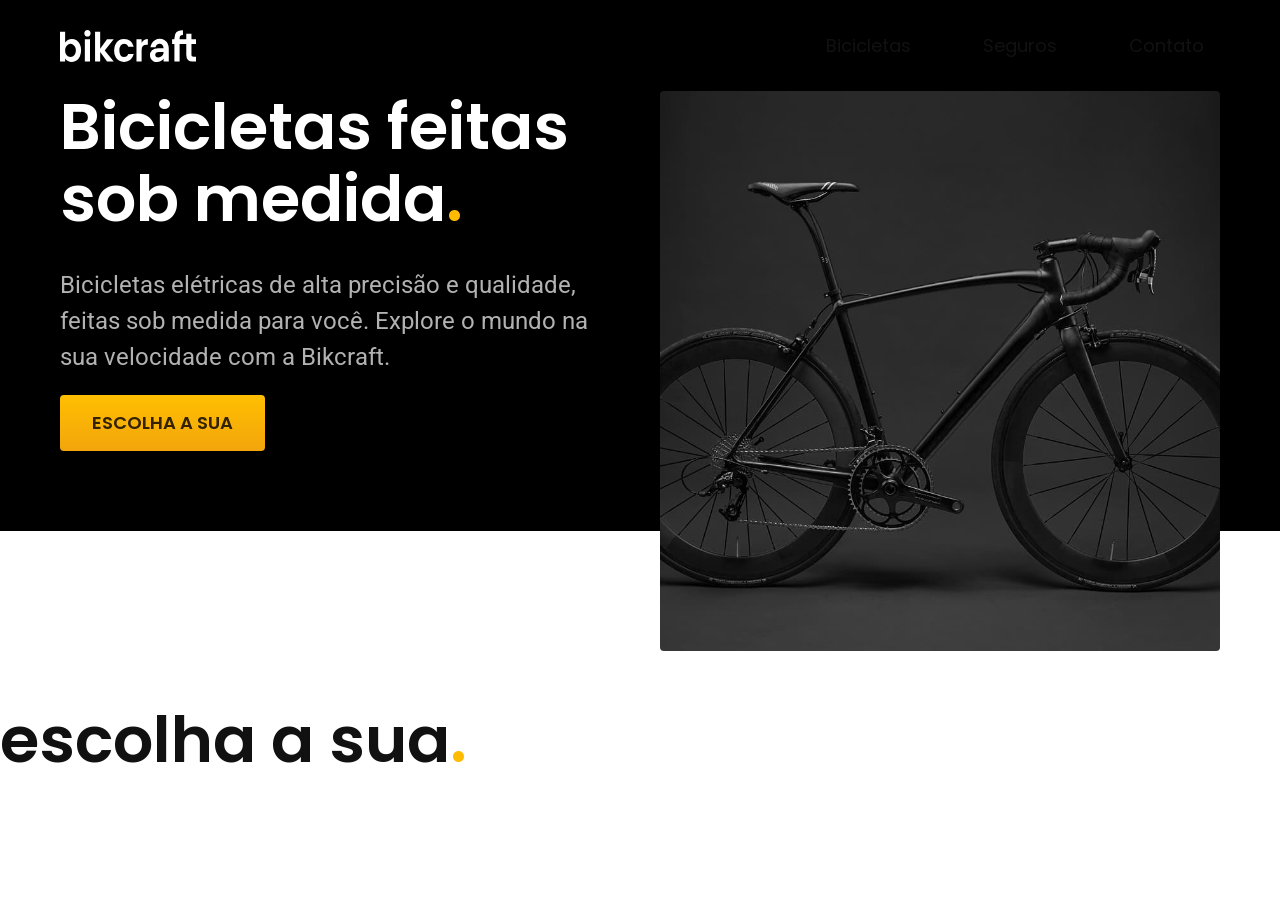
==== index.html @ 11ed63ad "color vars" ====
<!DOCTYPE html>
<html lang="pt-br">
<head>
    <meta charset="UTF-8">
    <meta name="viewport" content="width=device-width, initial-scale=1.0">
    <title>Bikcraft - Bicicletas Elétricas</title>
    <meta name="description" content="Bicicletas elétricas de alta precisão e qualidade, feitas sob medida para o cliente. Explore o mundo na sua velocidade com a Bikcraft.">
    <link rel="stylesheet" href="./css/style.css">

    <link rel="preconnect" href="https://fonts.googleapis.com">
    <link rel="preconnect" href="https://fonts.gstatic.com" crossorigin>
    <link href="https://fonts.googleapis.com/css2?family=Poppins:wght@400;600&family=Roboto:wght@400;500&display=swap" rel="stylesheet">
</head>
<body>
    <header class="header-bg">
        <div class="header">
            <a href="./">
                <img src="img/bikcraft.svg" alt="Bikcraft">
            </a>

            <nav aria-label="primaria">
                <ul class="header-menu white">
                    <li><a href="./bicicletas.html">Bicicletas</a></li>
                    <li><a href="./seguros.html">Seguros</a></li>
                    <li><a href="./contato.html">Contato</a></li>
                </ul>
            </nav>
        </div>
    </header>

    <main class="intro-bg color-0">
        <div class="intro">
            <div class="intro-content">
                <h1 class="text-l">Bicicletas feitas sob medida<span class="color-p1">.</span></h1>
                <p class="text-m color-5">Bicicletas elétricas de alta precisão e qualidade, feitas sob medida para você. Explore o mundo na sua velocidade com a Bikcraft.</p>
                <a class="btn" href="./bicicletas.html" >Escolha a sua</a>
            </div>
            <div><img src="./img/bike/nimbus1.jpg" alt="Bicicleta elétrica preta."></div>
        </div>
    </main>

    <h2 class="text-l">escolha a sua<span class="color-p1">.</span></h2>
</body>
</html>
---- css/style.css ----
@import url(./global/global.css);
@import url(./utilities/colors.css);
@import url(./utilities/typo.css);
@import url(./global/header.css);

/* UTILITIES */
@import url(./utilities/components.css);

/* HOME */
@import url(./home/intro.css)
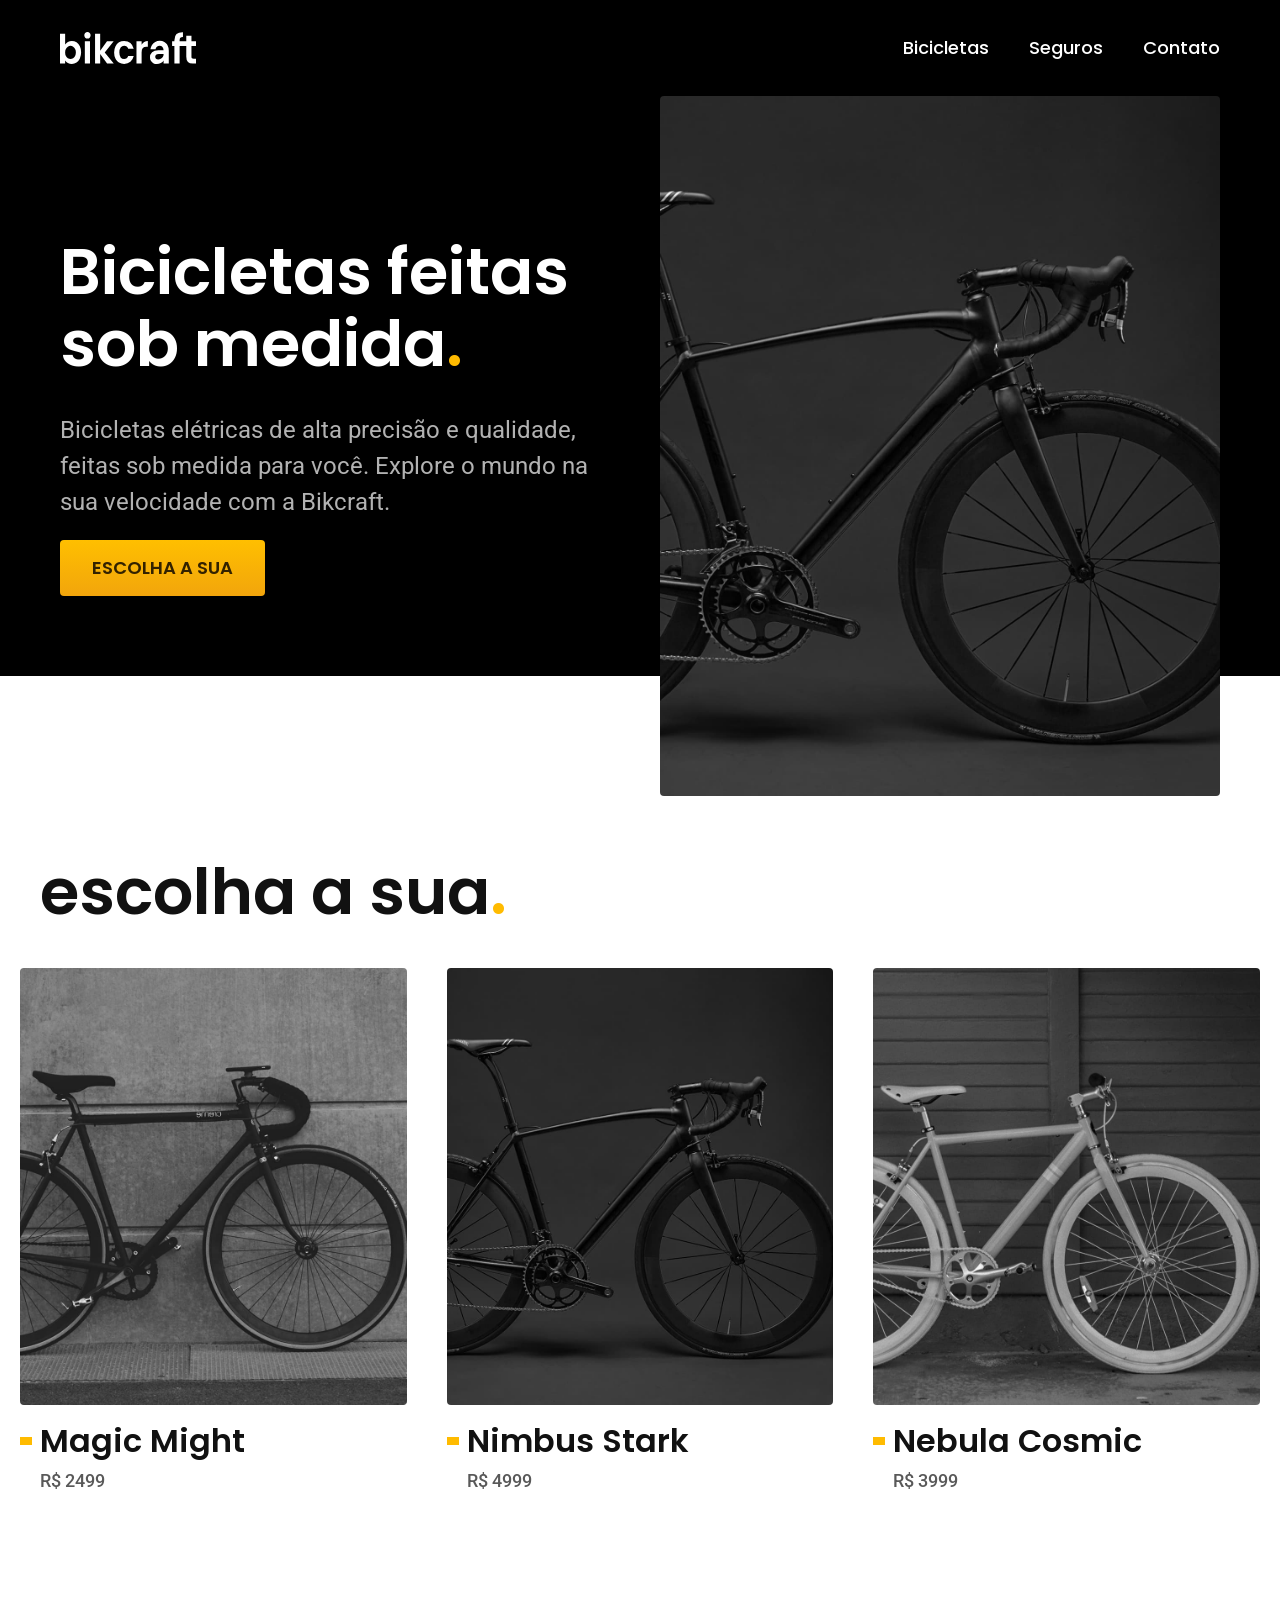
==== commit 5e52a244: "typo n bikes list" ====
--- a/index.html
+++ b/index.html
@@ -19,7 +19,7 @@
             </a>
 
             <nav aria-label="primaria">
-                <ul class="header-menu white">
+                <ul class="header-menu font-1-m color-0">
                     <li><a href="./bicicletas.html">Bicicletas</a></li>
                     <li><a href="./seguros.html">Seguros</a></li>
                     <li><a href="./contato.html">Contato</a></li>
@@ -31,14 +31,40 @@
     <main class="intro-bg color-0">
         <div class="intro">
             <div class="intro-content">
-                <h1 class="text-l">Bicicletas feitas sob medida<span class="color-p1">.</span></h1>
-                <p class="text-m color-5">Bicicletas elétricas de alta precisão e qualidade, feitas sob medida para você. Explore o mundo na sua velocidade com a Bikcraft.</p>
+                <h1 class="font-1-xxl">Bicicletas feitas sob medida<span class="color-p1">.</span></h1>
+                <p class="font-2-l color-5">Bicicletas elétricas de alta precisão e qualidade, feitas sob medida para você. Explore o mundo na sua velocidade com a Bikcraft.</p>
                 <a class="btn" href="./bicicletas.html" >Escolha a sua</a>
             </div>
-            <div><img src="./img/bike/nimbus1.jpg" alt="Bicicleta elétrica preta."></div>
+            <div><img src="./img/photos/intro.jpg" alt="Bicicleta elétrica preta."></div>
         </div>
     </main>
 
-    <h2 class="text-l">escolha a sua<span class="color-p1">.</span></h2>
+    <article class="bikes-list">        
+        <h2 class="font-1-xxl">escolha a sua<span class="color-p1">.</span></h2>
+
+        <ul>
+            <li>
+                <a href="./bicicletas/magic.html">
+                    <img src="./img/bikes/magic-home.jpg" alt="Bicicleta preta">
+                    <h3 class="font-1-xl">Magic Might</h3>
+                    <span class="font-2-m color-8">R$ 2499</span>
+                </a>
+            </li>
+            <li>
+                <a href="./bicicletas/nimbus.html">
+                    <img src="./img/bikes/nimbus-home.jpg" alt="Bicicleta preta">
+                    <h3 class="font-1-xl">Nimbus Stark</h3>
+                    <span class="font-2-m color-8">R$ 4999</span>
+                </a>
+            </li>
+            <li>
+                <a href="./bicicletas/nebula.html">
+                    <img src="./img/bikes/nebula-home.jpg" alt="Bicicleta preta">
+                    <h3 class="font-1-xl">Nebula Cosmic</h3>
+                    <span class="font-2-m color-8">R$ 3999</span>
+                </a>
+            </li>
+        </ul>
+    </article>
 </body>
 </html>
--- a/css/style.css
+++ b/css/style.css
@@ -7,4 +7,7 @@
 @import url(./utilities/components.css);
 
 /* HOME */
-@import url(./home/intro.css)+@import url(./home/intro.css);
+
+/* Bicicletas */
+@import url(./bikes/bikes-list.css);
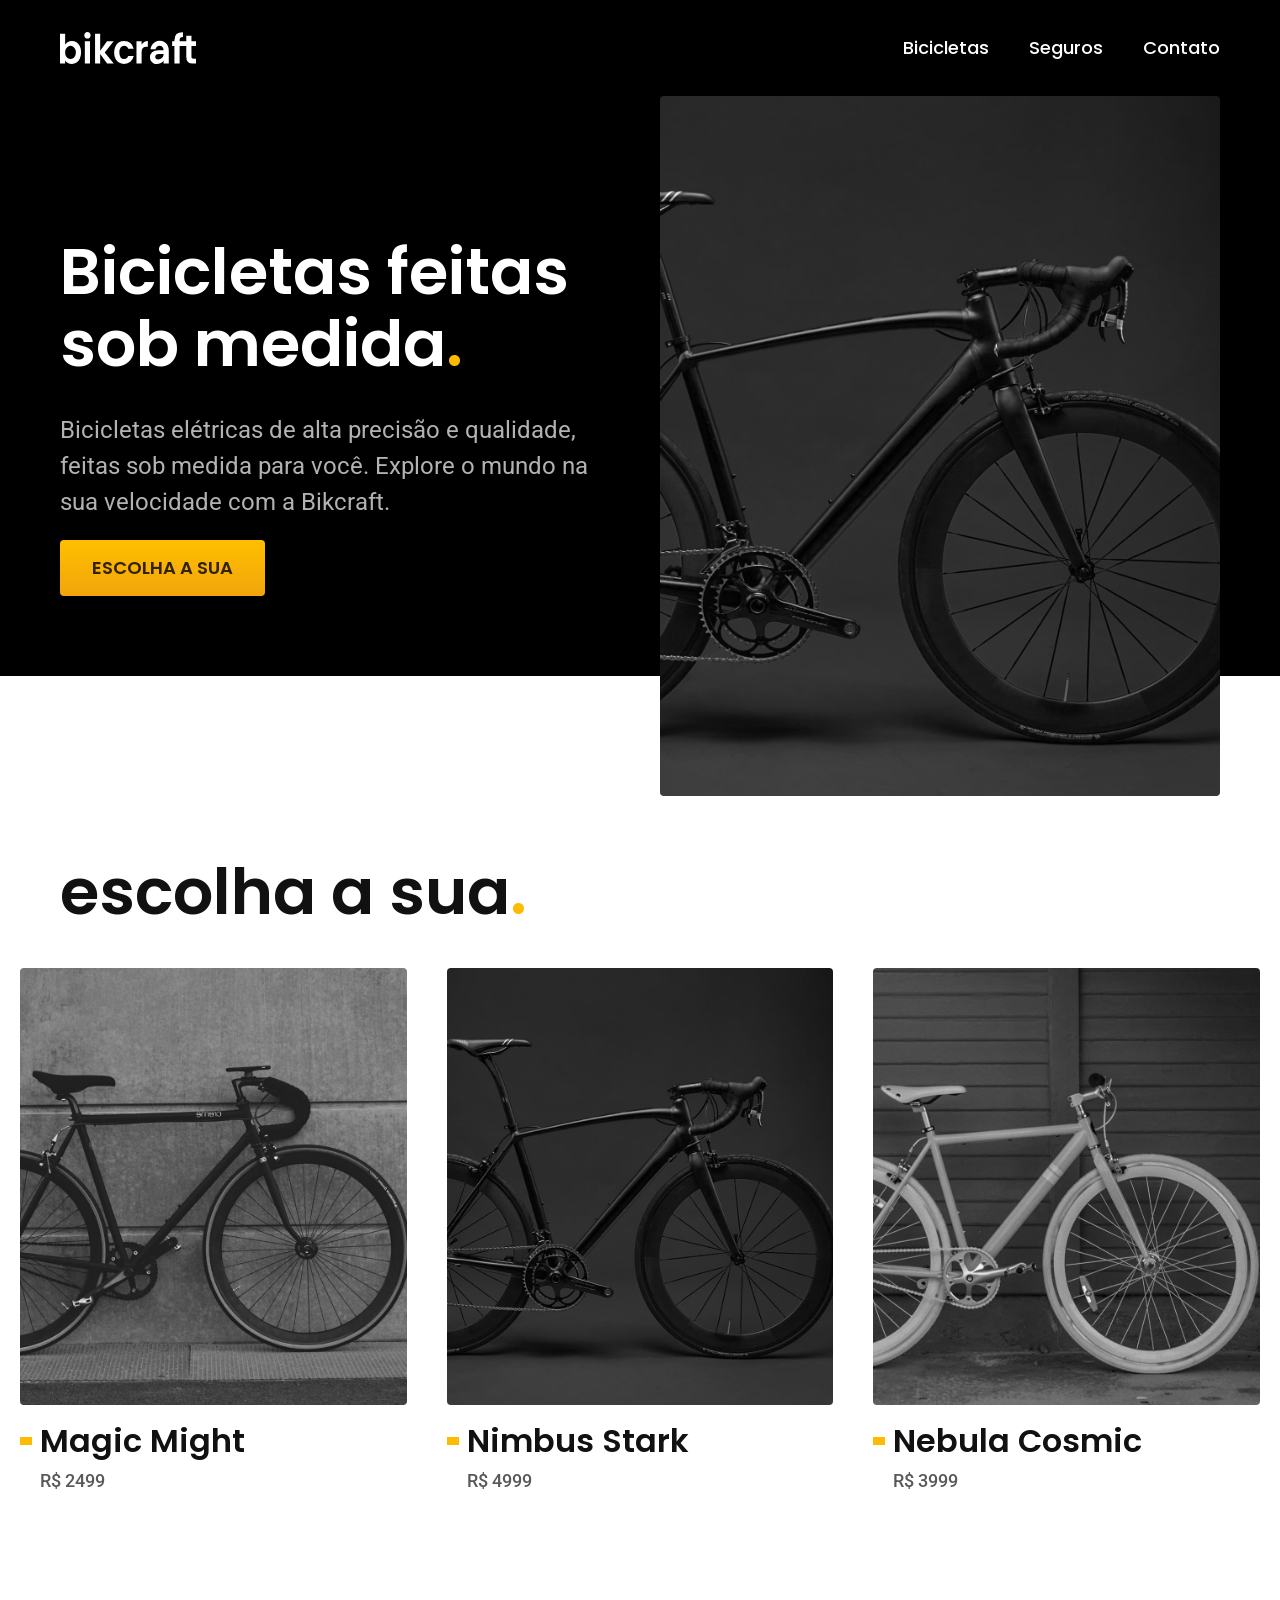
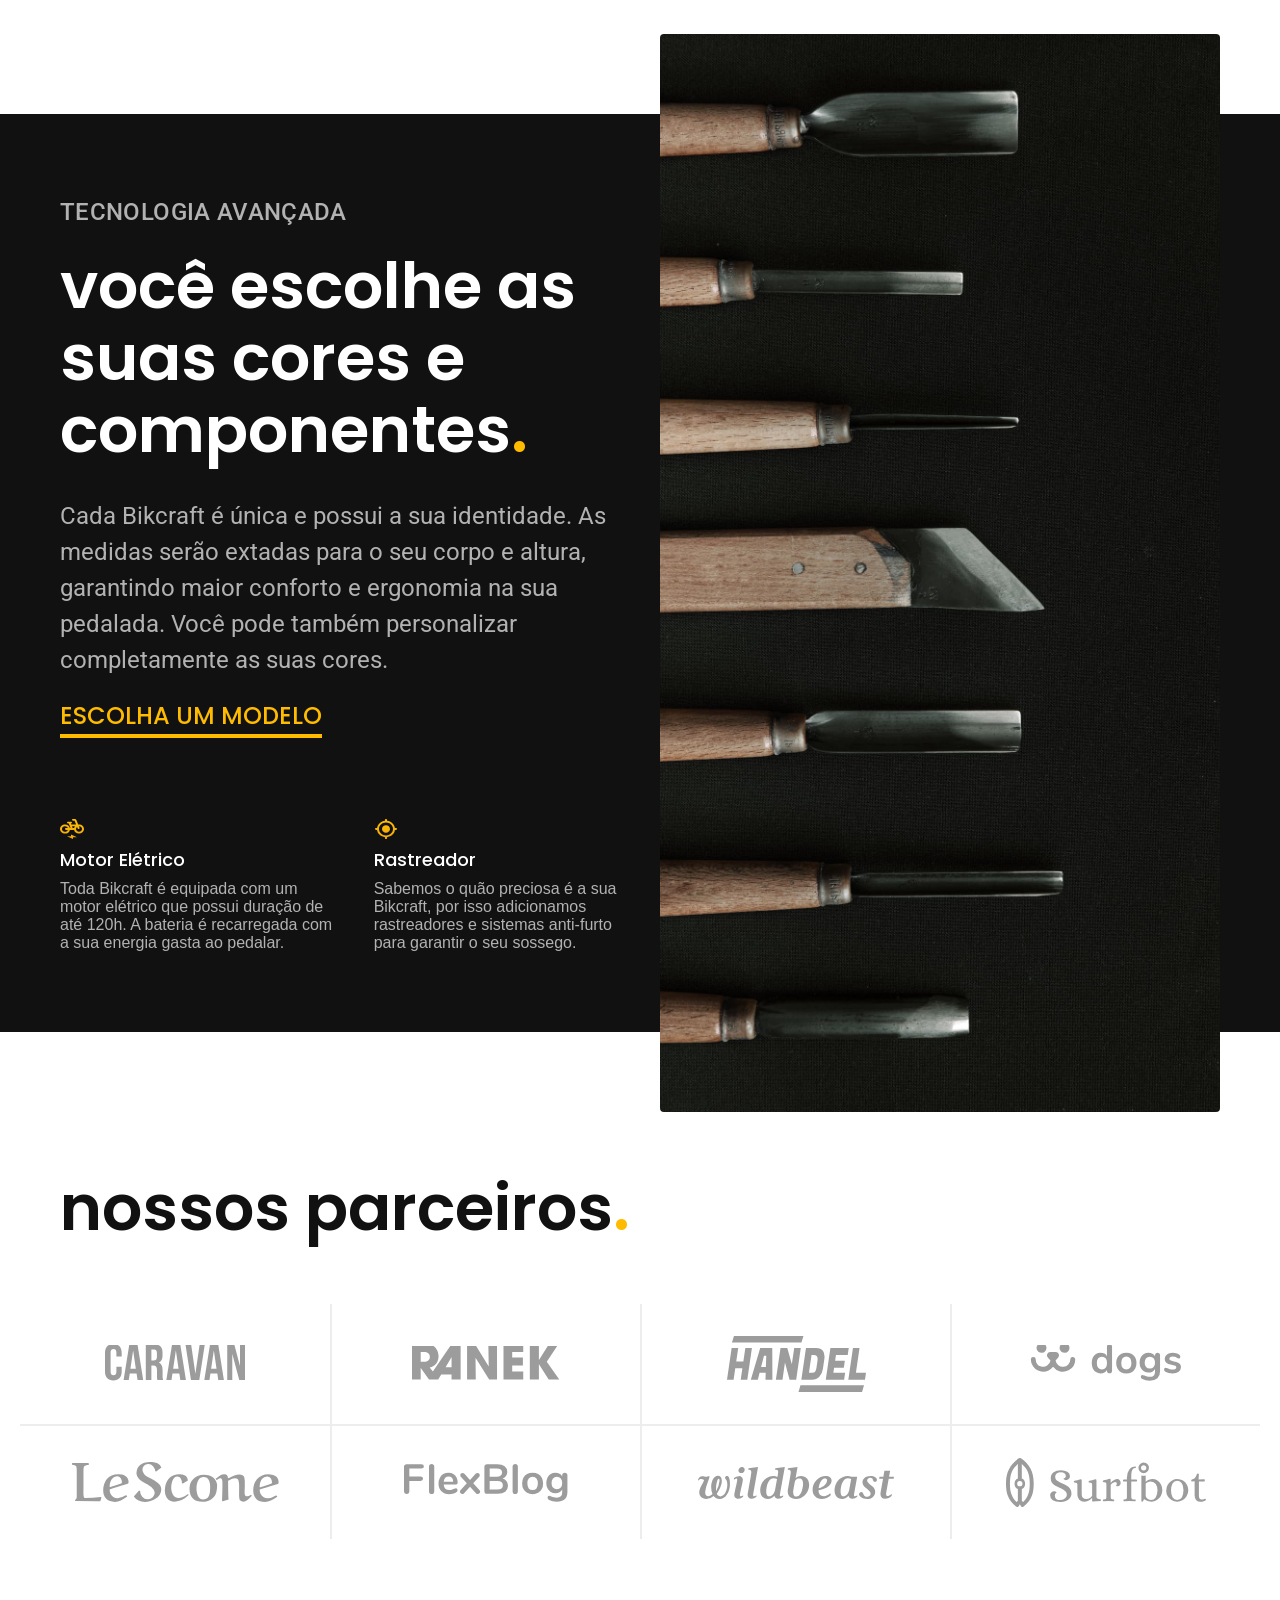
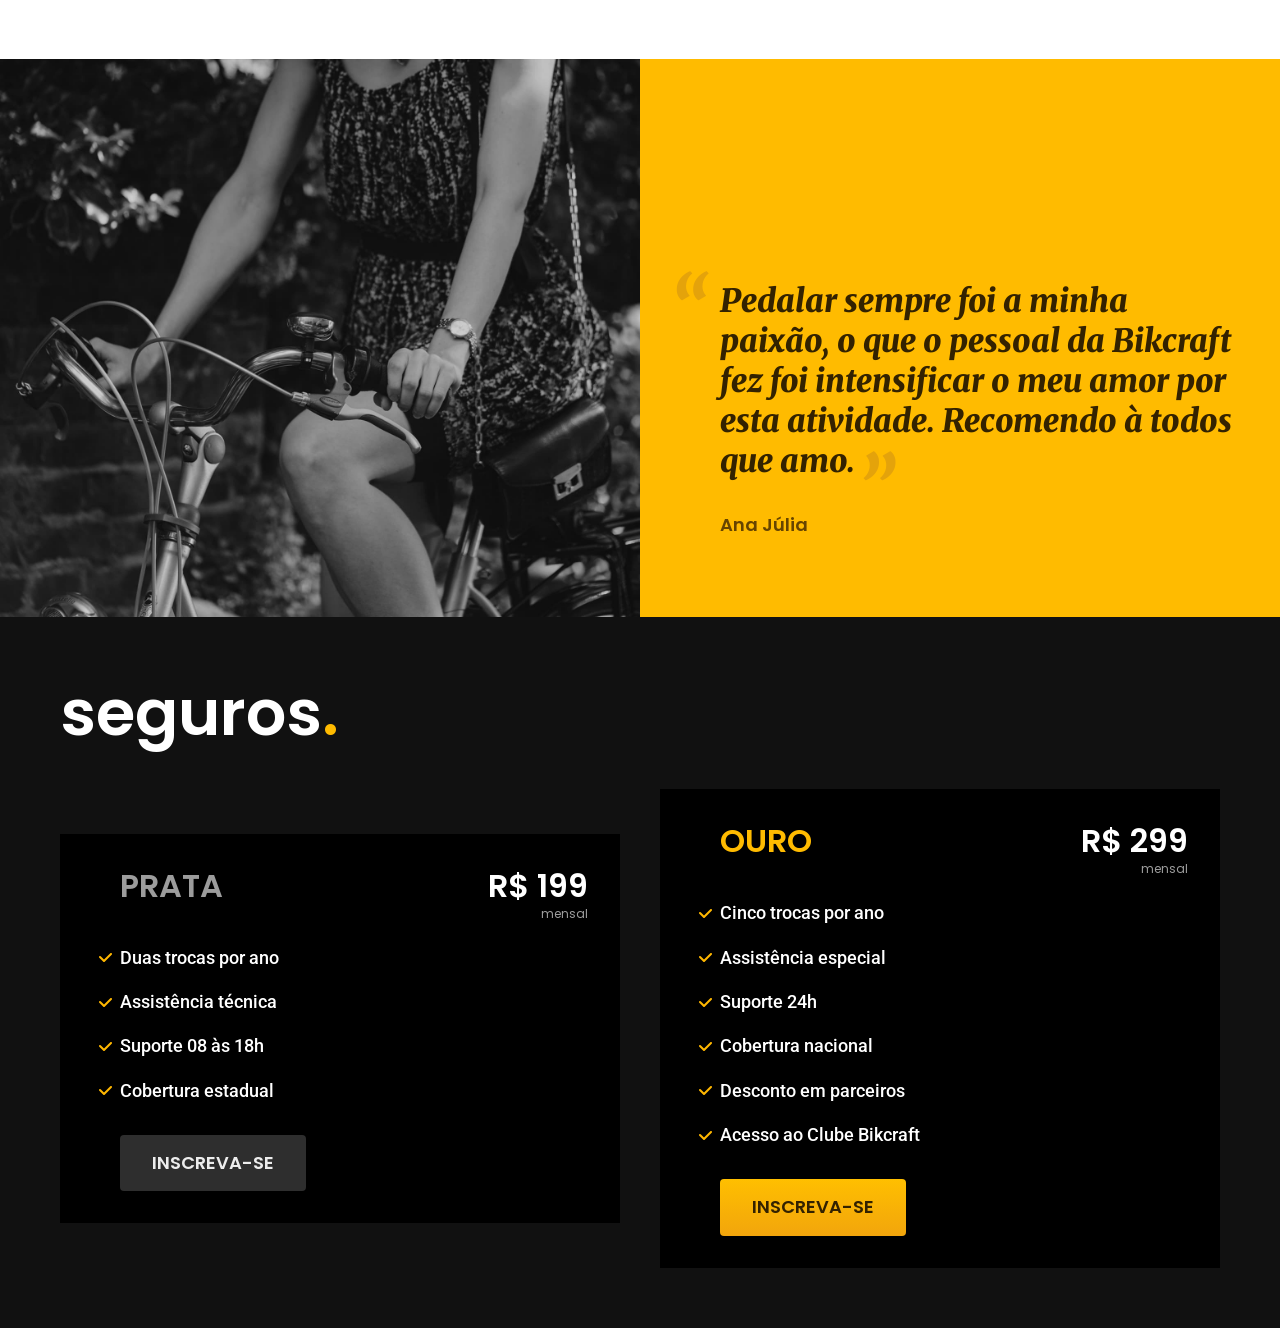
==== commit 97155a2e: "tech + depo + partners + assurance" ====
--- a/index.html
+++ b/index.html
@@ -9,11 +9,12 @@
 
     <link rel="preconnect" href="https://fonts.googleapis.com">
     <link rel="preconnect" href="https://fonts.gstatic.com" crossorigin>
-    <link href="https://fonts.googleapis.com/css2?family=Poppins:wght@400;600&family=Roboto:wght@400;500&display=swap" rel="stylesheet">
+    <link href="https://fonts.googleapis.com/css2?family=Merriweather:ital,opsz,wght@1,18..144,900&family=Poppins:wght@400;600&family=Roboto:wght@100..900&display=swap" rel="stylesheet">
 </head>
+
 <body>
     <header class="header-bg">
-        <div class="header">
+        <div class="container header">
             <a href="./">
                 <img src="img/bikcraft.svg" alt="Bikcraft">
             </a>
@@ -29,7 +30,7 @@
     </header>
 
     <main class="intro-bg color-0">
-        <div class="intro">
+        <div class="container intro">
             <div class="intro-content">
                 <h1 class="font-1-xxl">Bicicletas feitas sob medida<span class="color-p1">.</span></h1>
                 <p class="font-2-l color-5">Bicicletas elétricas de alta precisão e qualidade, feitas sob medida para você. Explore o mundo na sua velocidade com a Bikcraft.</p>
@@ -40,7 +41,7 @@
     </main>
 
     <article class="bikes-list">        
-        <h2 class="font-1-xxl">escolha a sua<span class="color-p1">.</span></h2>
+        <h2 class="container font-1-xxl">escolha a sua<span class="color-p1">.</span></h2>
 
         <ul>
             <li>
@@ -66,5 +67,93 @@
             </li>
         </ul>
     </article>
+
+    <article class="tech-bg">
+        <div class="container tech">
+            <div class="tech-content">
+                <span class="font-2-l-b color-5">Tecnologia avançada</span>
+                <h2 class="font-1-xxl color-0">você escolhe as suas cores e componentes<span class="color-p1">.</span></h2>
+                <p class="font-2-l color-5">Cada Bikcraft é única e possui a sua identidade. As medidas serão extadas para o seu corpo e altura, garantindo maior conforto e ergonomia na sua pedalada. Você pode também personalizar completamente as suas cores.</p>
+                <a class="link" href="./bicicletas.html">Escolha um modelo</a>
+
+                <div class="tech-adv">
+                    <div>
+                        <img src="./img/icons/eletrica.svg" alt="">
+                        <h3 class="font-1-m color-0">Motor Elétrico</h3>
+                        <p class="font-2-s color-5">Toda Bikcraft é equipada com um motor elétrico que possui duração de até 120h. A bateria é recarregada com a sua energia gasta ao pedalar.</p>
+                    </div>
+                    <div>
+                        <img src="./img/icons/rastreador.svg" alt="">
+                        <h3 class="font-1-m color-0">Rastreador</h3>
+                        <p class="font-2-s color-5">Sabemos o quão preciosa é a sua Bikcraft, por isso adicionamos rastreadores e sistemas anti-furto para garantir o seu sossego.</p>
+                    </div>
+                </div>
+            </div>
+            <div class="tech-img">
+                <img src="./img/photos/tech.jpg" alt="">
+            </div>
+        </div>
+    </article>
+
+    <section class="partners" aria-label="Nossos Parceiros">
+        <h2 class="container font-1-xxl">nossos parceiros<span class="color-p1">.</span></h2>
+
+        <ul>
+            <li><img src="./img/partners/caravan.svg" alt="caravan"></li>
+            <li><img src="./img/partners/ranek.svg" alt="ranek"></li>
+            <li><img src="./img/partners/handel.svg" alt="handel"></li>
+            <li><img src="./img/partners/dogs.svg" alt="dogs"></li>
+            <li><img src="./img/partners/lescone.svg" alt="lescone"></li>
+            <li><img src="./img/partners/flexblog.svg" alt="flexblog"></li>
+            <li><img src="./img/partners/wildbeast.svg" alt="wildbeast"></li>
+            <li><img src="./img/partners/surfbot.svg" alt="surfbot"></li>
+        </ul>
+    </section>
+
+    <section class="depo" aria-label="Depoimento">
+        <div>
+            <img src="./img/photos/depo.jpg" alt="Pessoa pedalando uma bicicleta Bikcraft">
+        </div>
+        <div class="depo-content">
+            <blockquote class="font-1-xl color-p5">
+                <p>Pedalar sempre foi a minha paixão, o que o pessoal da Bikcraft fez foi intensificar o meu amor por esta atividade. Recomendo à todos que amo.</p>
+            </blockquote>
+            <span class="font-1-m-b color-p4">Ana Júlia</span>
+        </div>
+    </section>
+
+    <article class="assurance-bg">
+        <div class="container assurance">
+            <h2 class="font-1-xxl color-0">seguros<span class="color-p1">.</span></h2>
+            <div class="assurance-item">
+                <h3 class="font-1-xl color-6">PRATA</h3>
+                <span class="font-1-xl color-0">R$ 199 <span class="font-1-xs color-6">mensal</span></span>
+
+                <ul class="font-2-m color-0">
+                    <li>Duas trocas por ano</li>
+                    <li>Assistência técnica</li>
+                    <li>Suporte 08 às 18h</li>
+                    <li>Cobertura estadual</li>
+                </ul>
+
+                <a class="btn btn-variant" href="./orcamento.html">Inscreva-se</a>
+            </div>
+            <div class="assurance-item">
+                <h3 class="font-1-xl color-p1">OURO</h3>
+                <span class="font-1-xl color-0">R$ 299 <span class="font-1-xs color-6">mensal</span></span>
+
+                <ul class="font-2-m color-0">
+                    <li>Cinco trocas por ano</li>
+                    <li>Assistência especial</li>
+                    <li>Suporte 24h</li>
+                    <li>Cobertura nacional</li>
+                    <li>Desconto em parceiros</li>
+                    <li>Acesso ao Clube Bikcraft</li>
+                </ul>
+
+                <a class="btn" href="./orcamento.html">Inscreva-se</a>
+            </div>
+        </div>
+    </article>
 </body>
 </html>
--- a/css/style.css
+++ b/css/style.css
@@ -8,6 +8,12 @@
 
 /* HOME */
 @import url(./home/intro.css);
+@import url(./home/tech.css);
+@import url(./home/partners.css);
+@import url(./home/depo.css);
 
 /* Bicicletas */
-@import url(./bikes/bikes-list.css);+@import url(./bikes/bikes-list.css);
+
+/* Seguros */
+@import url(./assurance/assurance.css);
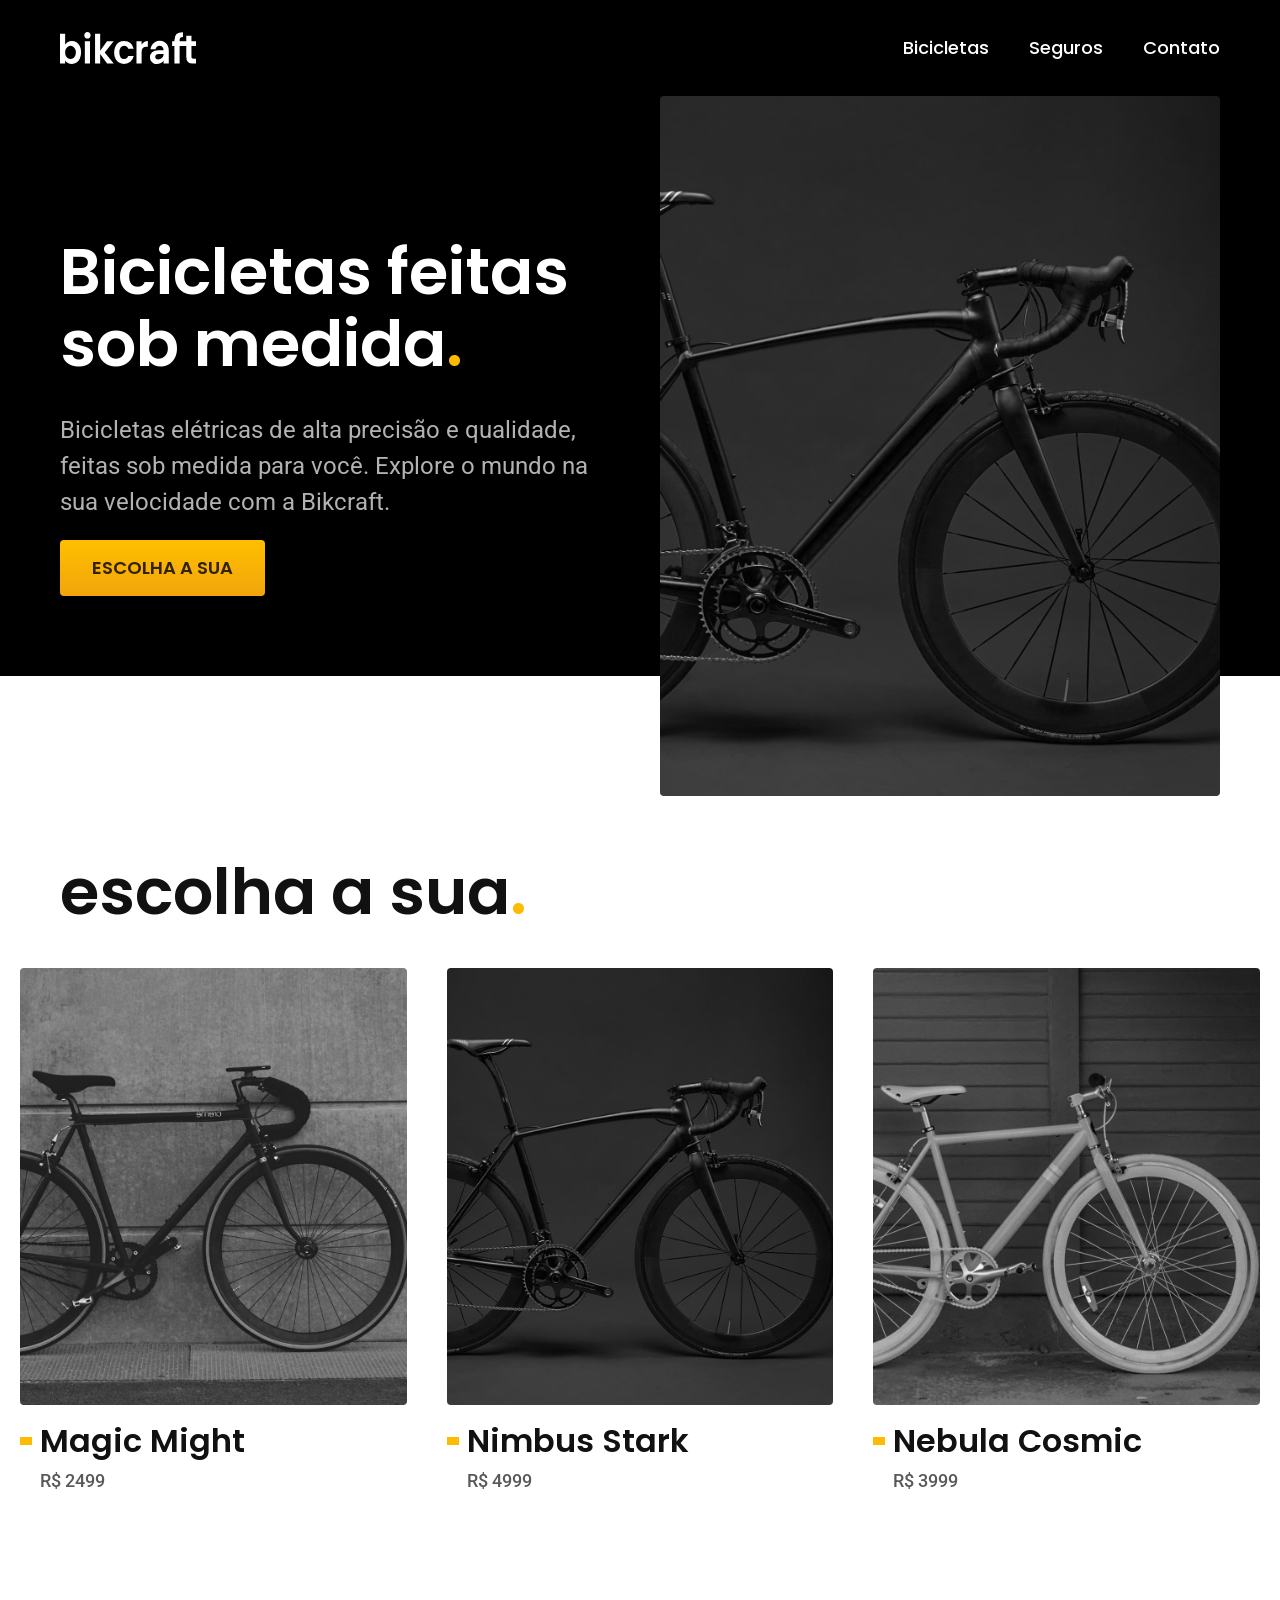
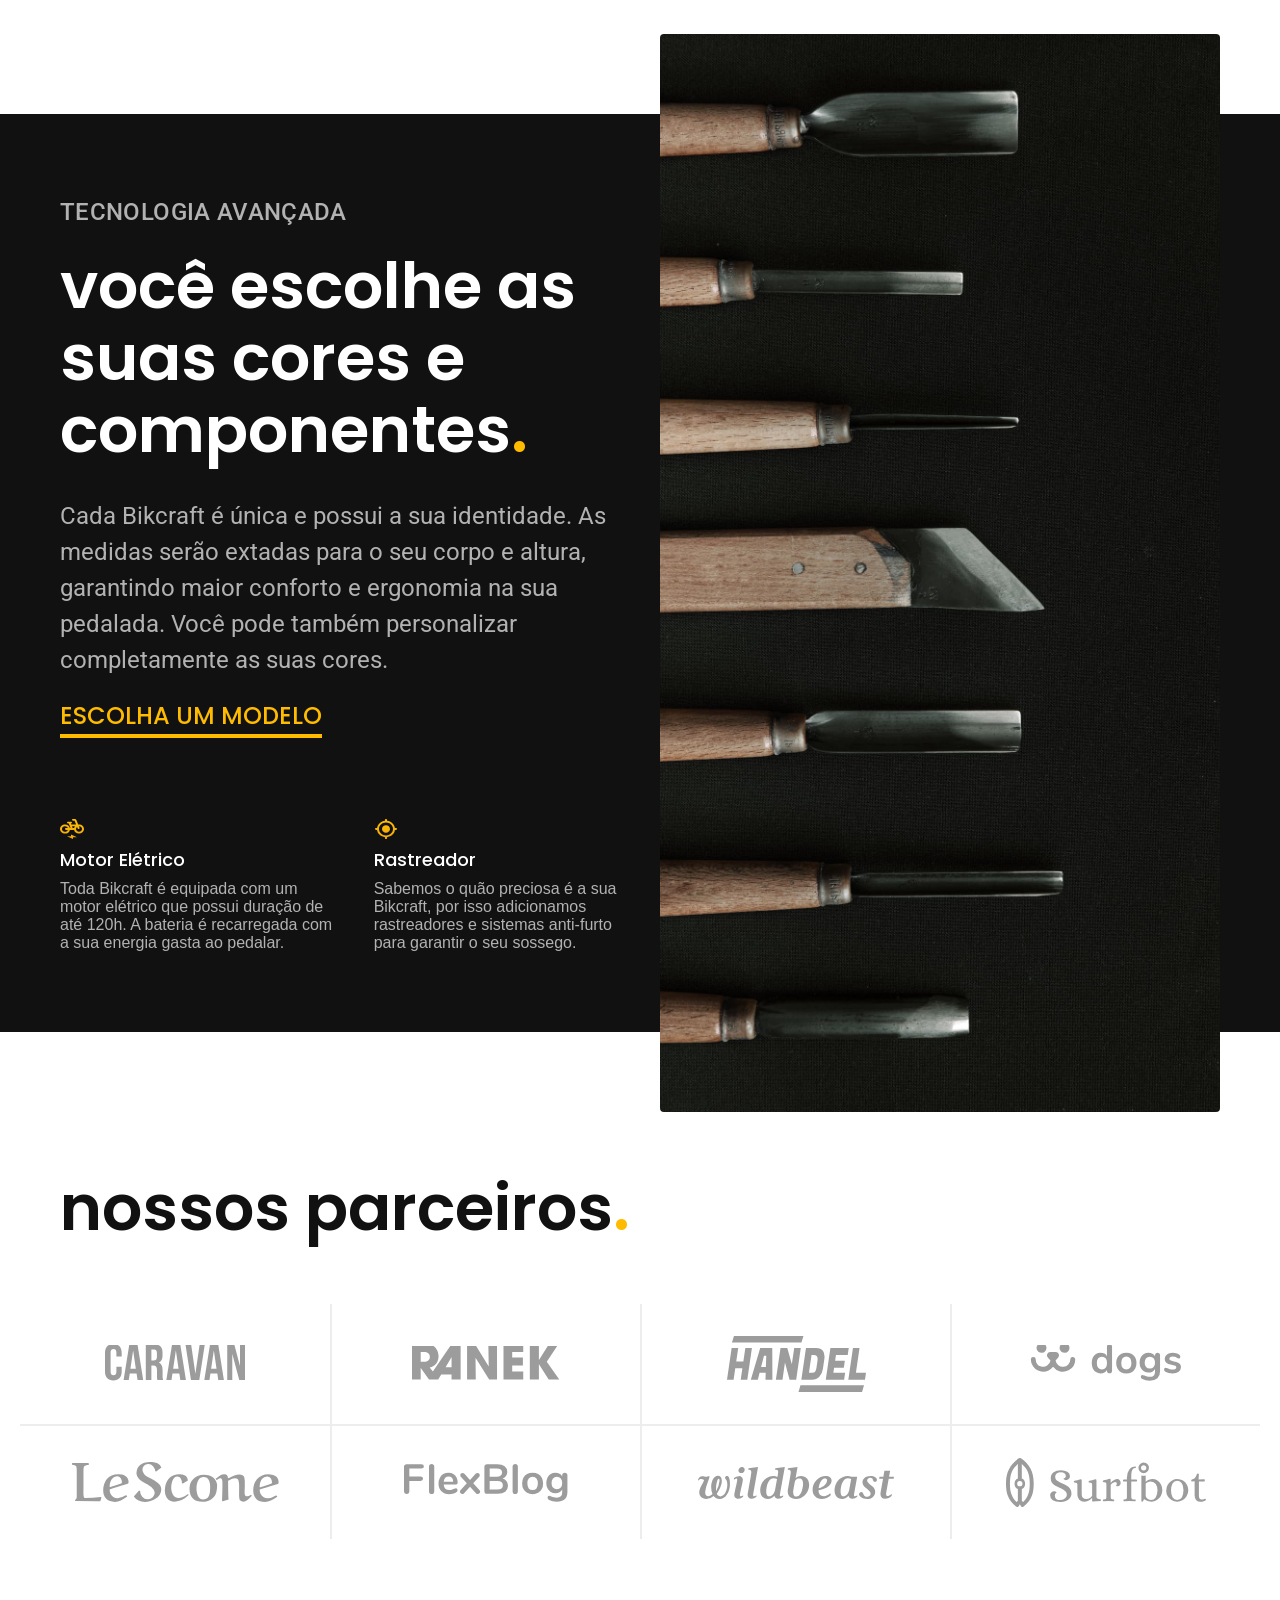
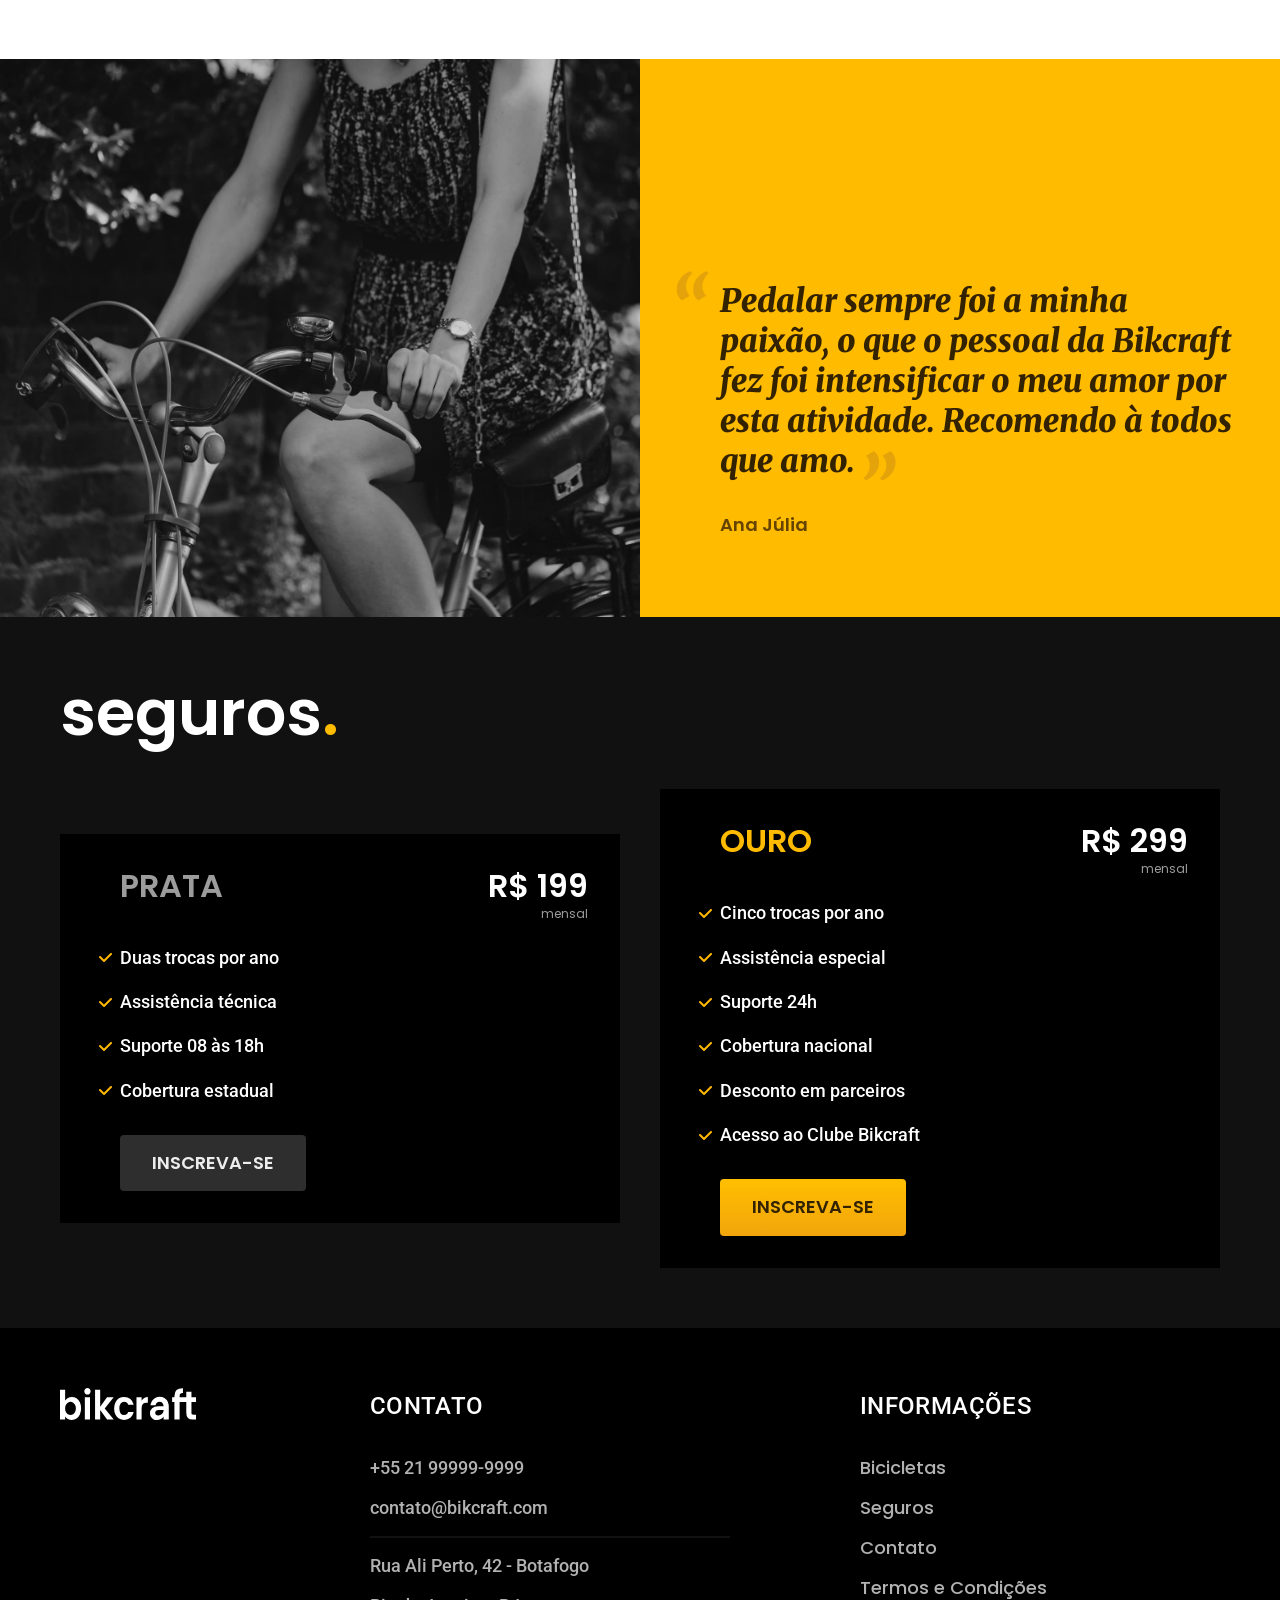
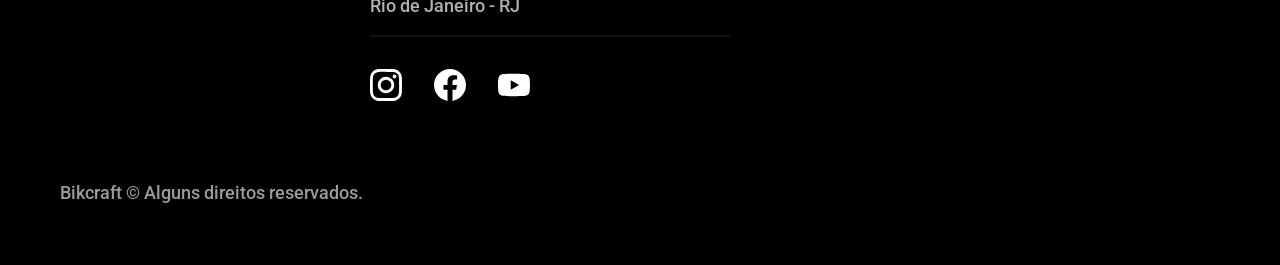
==== commit 16e98a9f: "footer n termos.html" ====
--- a/index.html
+++ b/index.html
@@ -3,6 +3,7 @@
 <head>
     <meta charset="UTF-8">
     <meta name="viewport" content="width=device-width, initial-scale=1.0">
+    <link rel="shortcut icon" href="./img/favicon.svg" type="image/x-icon">
     <title>Bikcraft - Bicicletas Elétricas</title>
     <meta name="description" content="Bicicletas elétricas de alta precisão e qualidade, feitas sob medida para o cliente. Explore o mundo na sua velocidade com a Bikcraft.">
     <link rel="stylesheet" href="./css/style.css">
@@ -155,5 +156,43 @@
             </div>
         </div>
     </article>
+
+    <footer class="footer-bg">
+        <div class="footer container">
+            <img src="./img/bikcraft.svg" alt="Bikcraft">
+            <div class="footer-coms">
+                <h3 class="font-2-l-b color-0">Contato</h3>
+                <ul class="font-2-m color-5">
+                    <li><a href="tel:+5521999999999">+55 21 99999-9999</a></li>
+                    <li><a href="mailto:contato@bikcraft.com">contato@bikcraft.com</a></li>
+                    <li>Rua Ali Perto, 42 - Botafogo</li>
+                    <li>Rio de Janeiro - RJ</li>
+                </ul>
+                <div class="footer-media">
+                    <a href="./">
+                        <img src="./img/social-media/instagram.svg" alt="Instagram">
+                    </a>
+                    <a href="./">
+                        <img src="./img/social-media/facebook.svg" alt="Facebook">
+                    </a>
+                    <a href="./">
+                        <img src="./img/social-media/youtube.svg" alt="Youtube">
+                    </a>
+                </div>
+            </div>
+            <div class="footer-info">
+                <h3 class="font-2-l-b color-0">Informações</h3>
+                <nav>
+                    <ul class="font-1-m color-5">
+                        <li><a href="./bicicletas.html">Bicicletas</a></li>
+                        <li><a href="./seguros.html">Seguros</a></li>
+                        <li><a href="./contato.html">Contato</a></li>
+                        <li><a href="./termos.html">Termos e Condições</a></li>
+                    </ul>
+                </nav>
+            </div>
+            <p class="font-2-m color-6 footer-copy">Bikcraft © Alguns direitos reservados.</p>
+        </div>
+    </footer>
 </body>
 </html>
--- a/css/style.css
+++ b/css/style.css
@@ -1,7 +1,9 @@
 @import url(./global/global.css);
 @import url(./utilities/colors.css);
 @import url(./utilities/typo.css);
+
 @import url(./global/header.css);
+@import url(./global/footer.css);
 
 /* UTILITIES */
 @import url(./utilities/components.css);
@@ -16,4 +18,7 @@
 @import url(./bikes/bikes-list.css);
 
 /* Seguros */
-@import url(./assurance/assurance.css);+@import url(./assurance/assurance.css);
+
+/* Termos */
+@import url(./termos/termos.css);
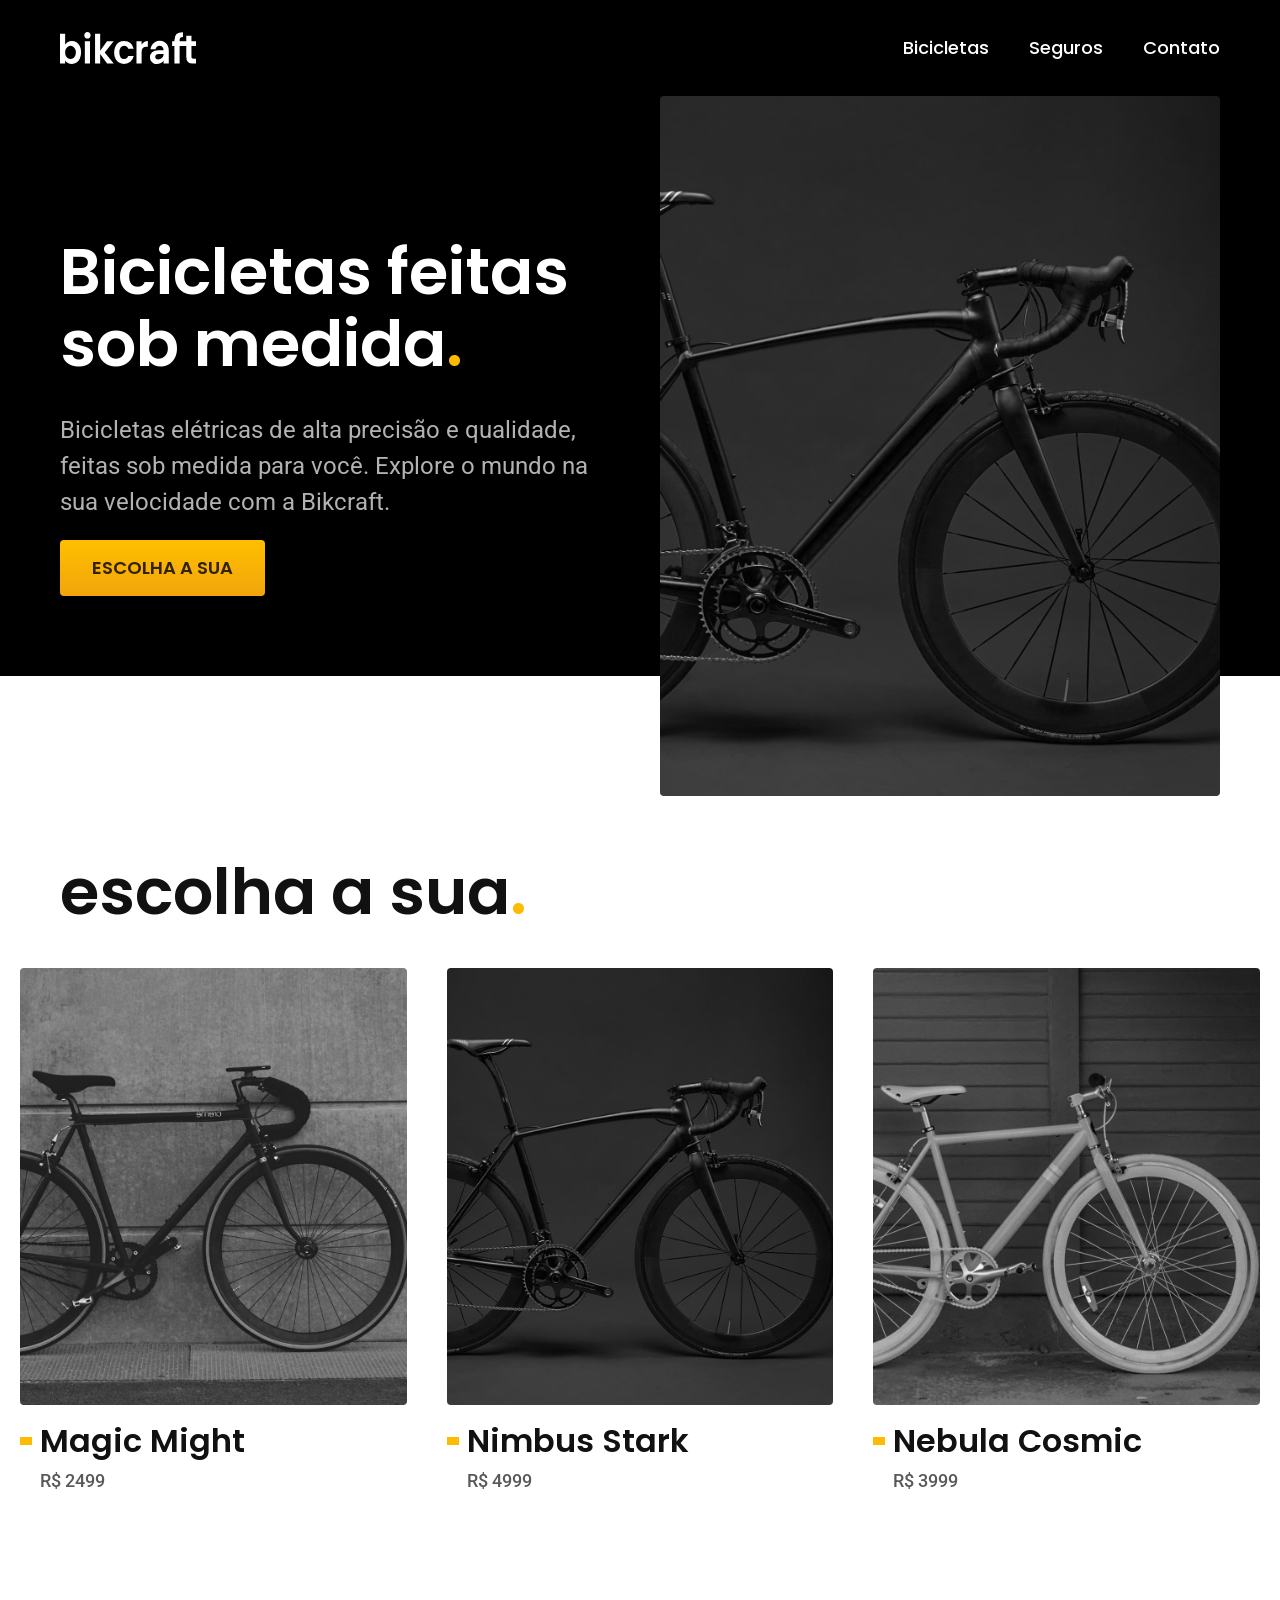
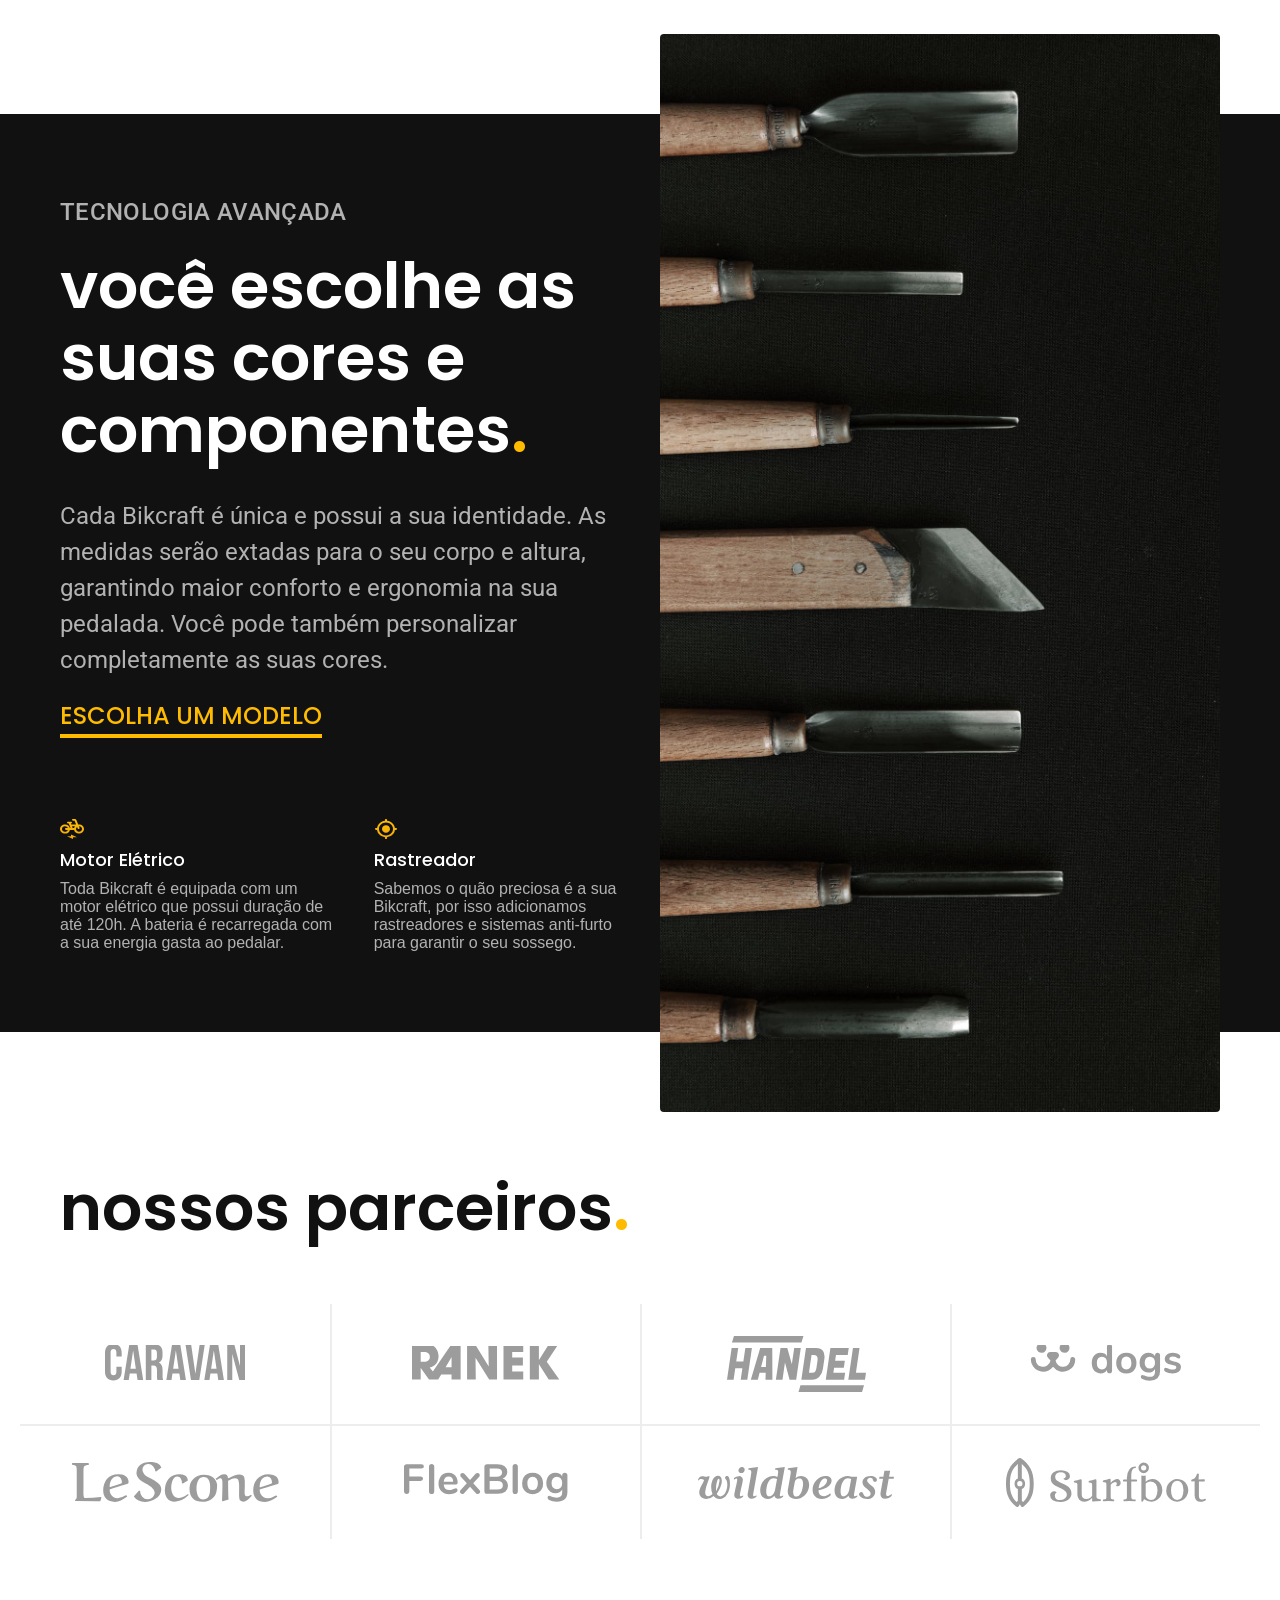
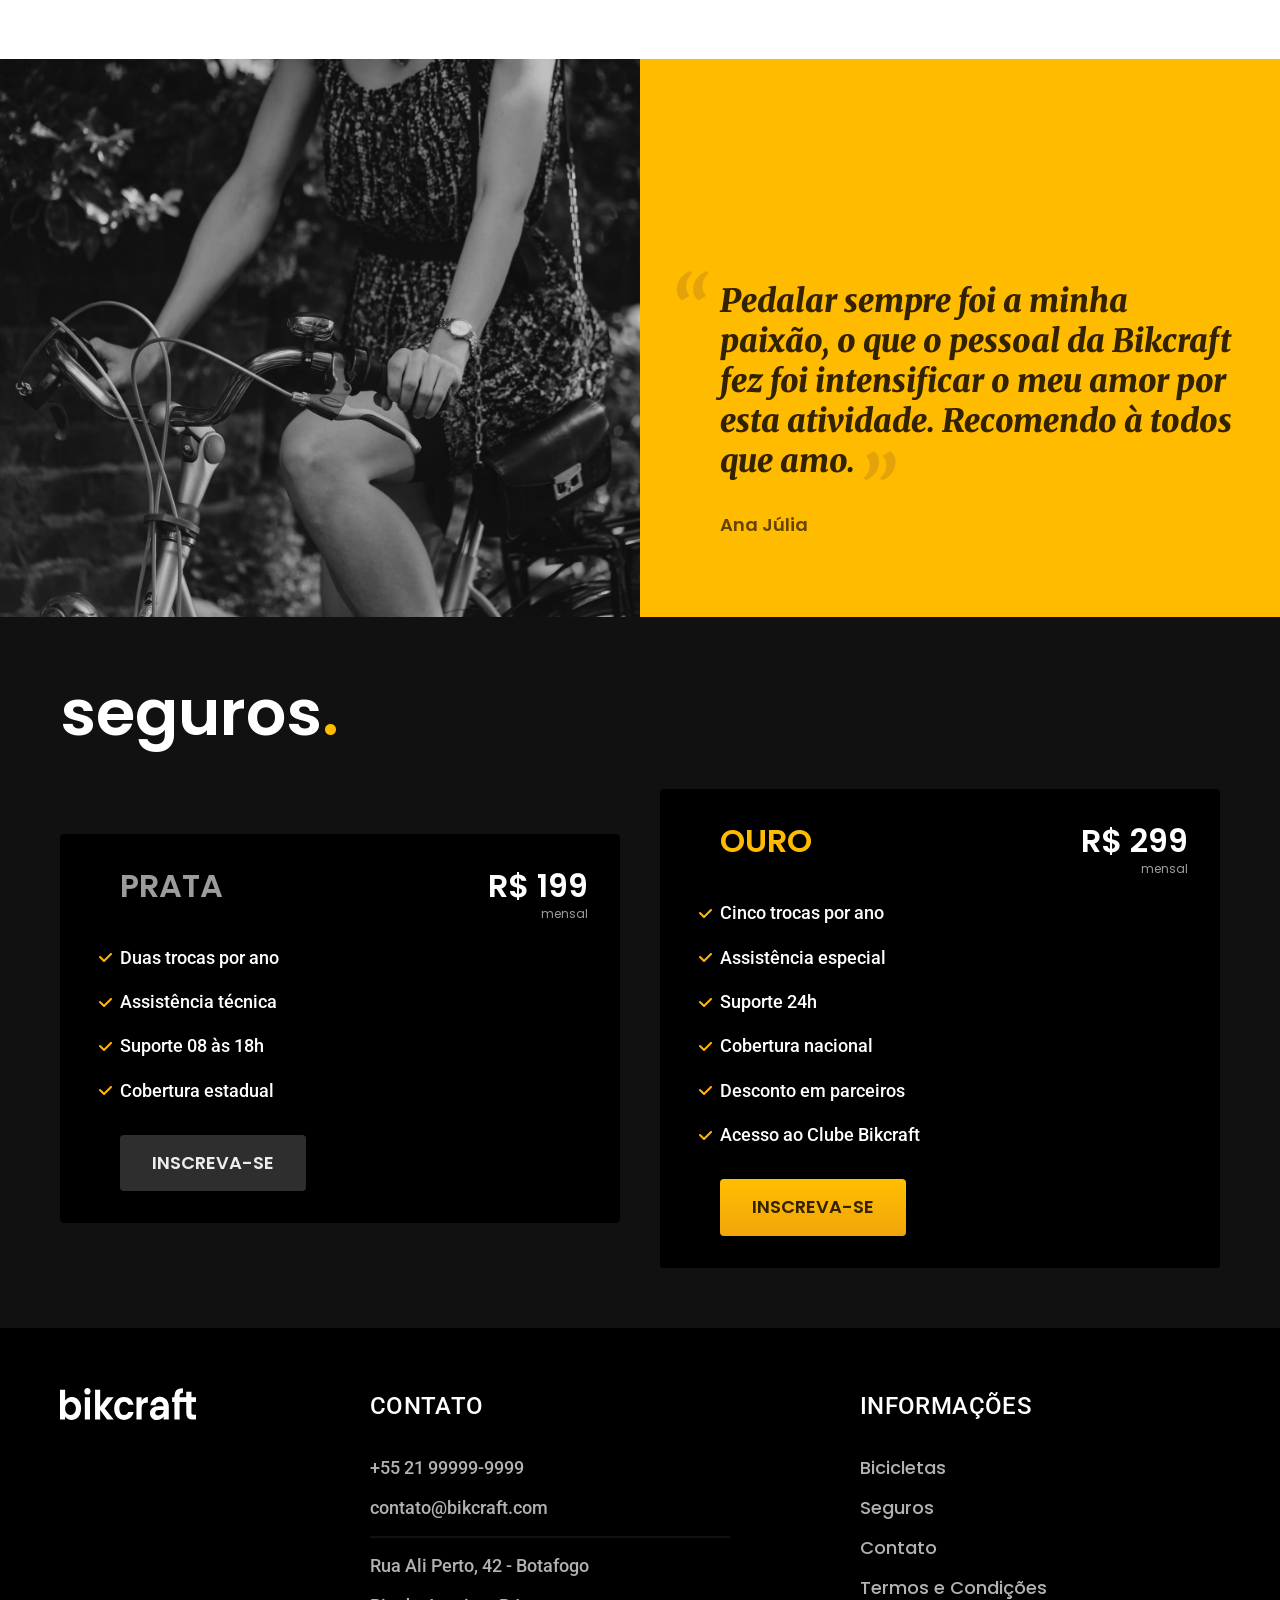
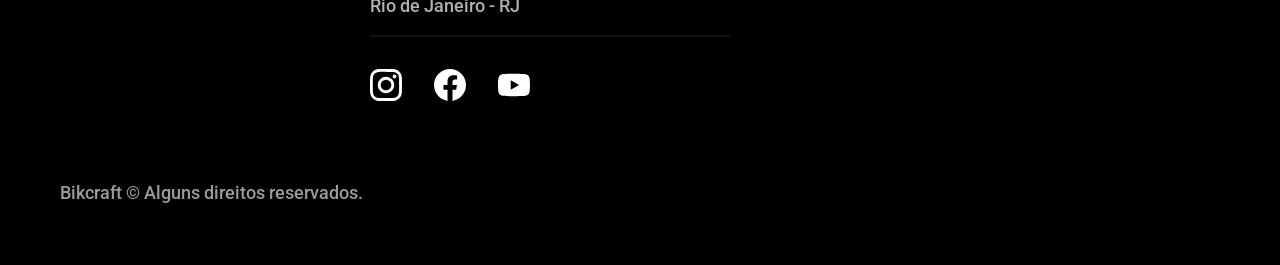
==== commit d7fd8e76: "termos, bicicletas e seguros" ====
--- a/index.html
+++ b/index.html
@@ -13,7 +13,7 @@
     <link href="https://fonts.googleapis.com/css2?family=Merriweather:ital,opsz,wght@1,18..144,900&family=Poppins:wght@400;600&family=Roboto:wght@100..900&display=swap" rel="stylesheet">
 </head>
 
-<body>
+<body id="index">
     <header class="header-bg">
         <div class="container header">
             <a href="./">
--- a/css/style.css
+++ b/css/style.css
@@ -16,9 +16,12 @@
 
 /* Bicicletas */
 @import url(./bikes/bikes-list.css);
+@import url(./bikes/bicicletas.css);
 
 /* Seguros */
-@import url(./assurance/assurance.css);
+@import url(./assurance/seguros.css);
+@import url(./assurance/vantagens.css);
+@import url(./assurance/qa.css);
 
 /* Termos */
 @import url(./termos/termos.css);
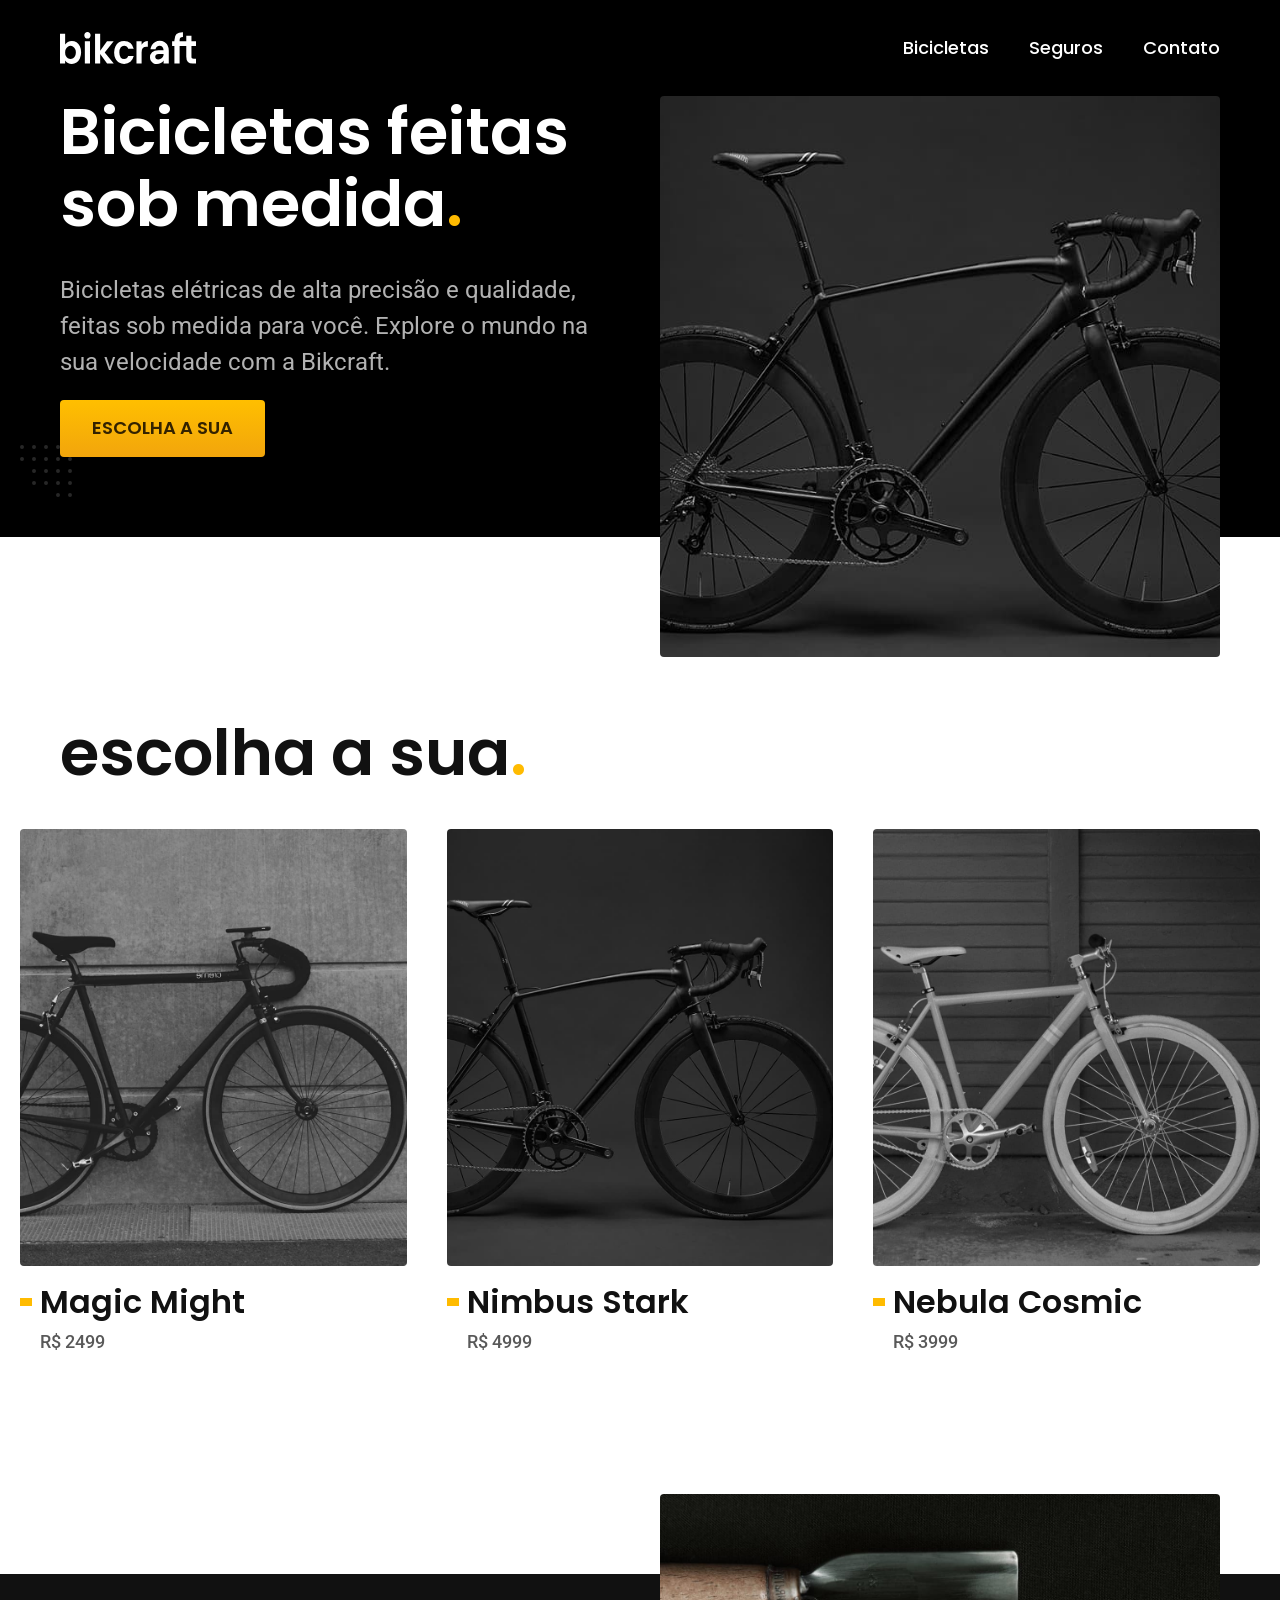
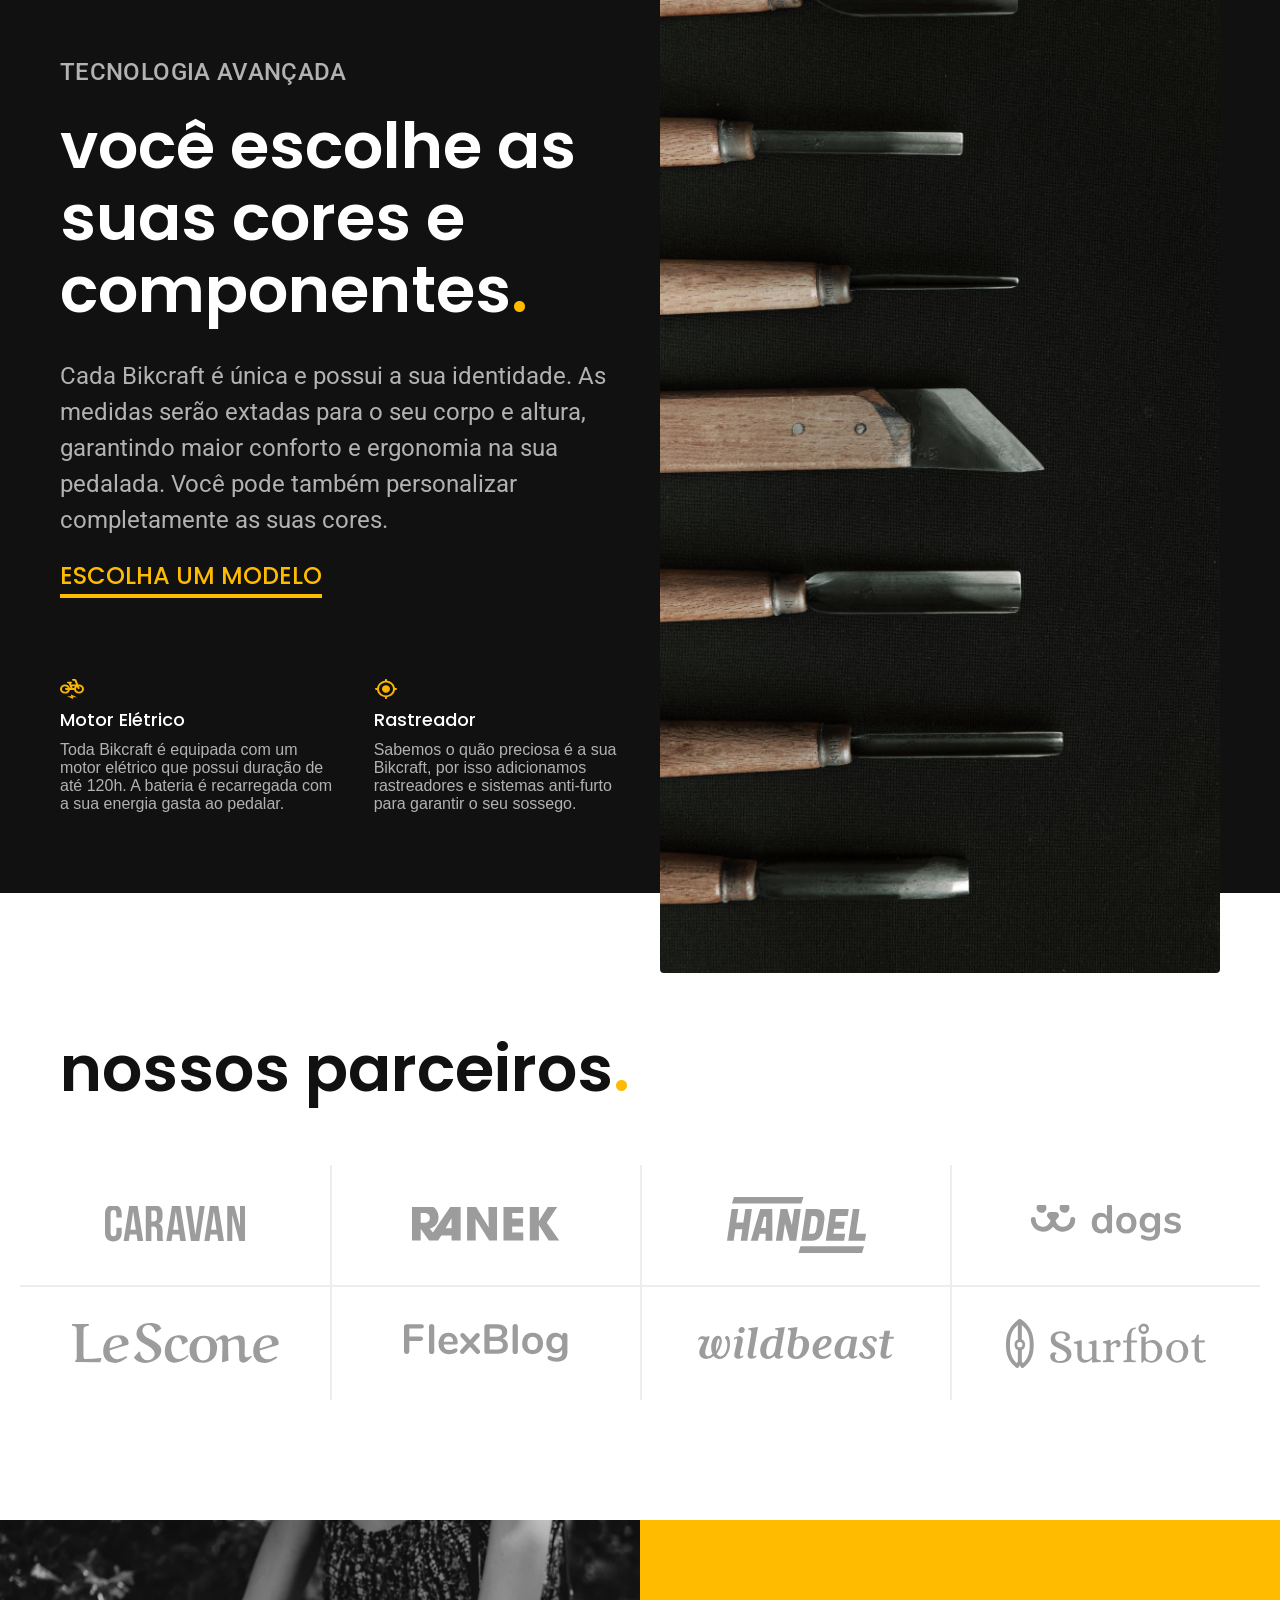
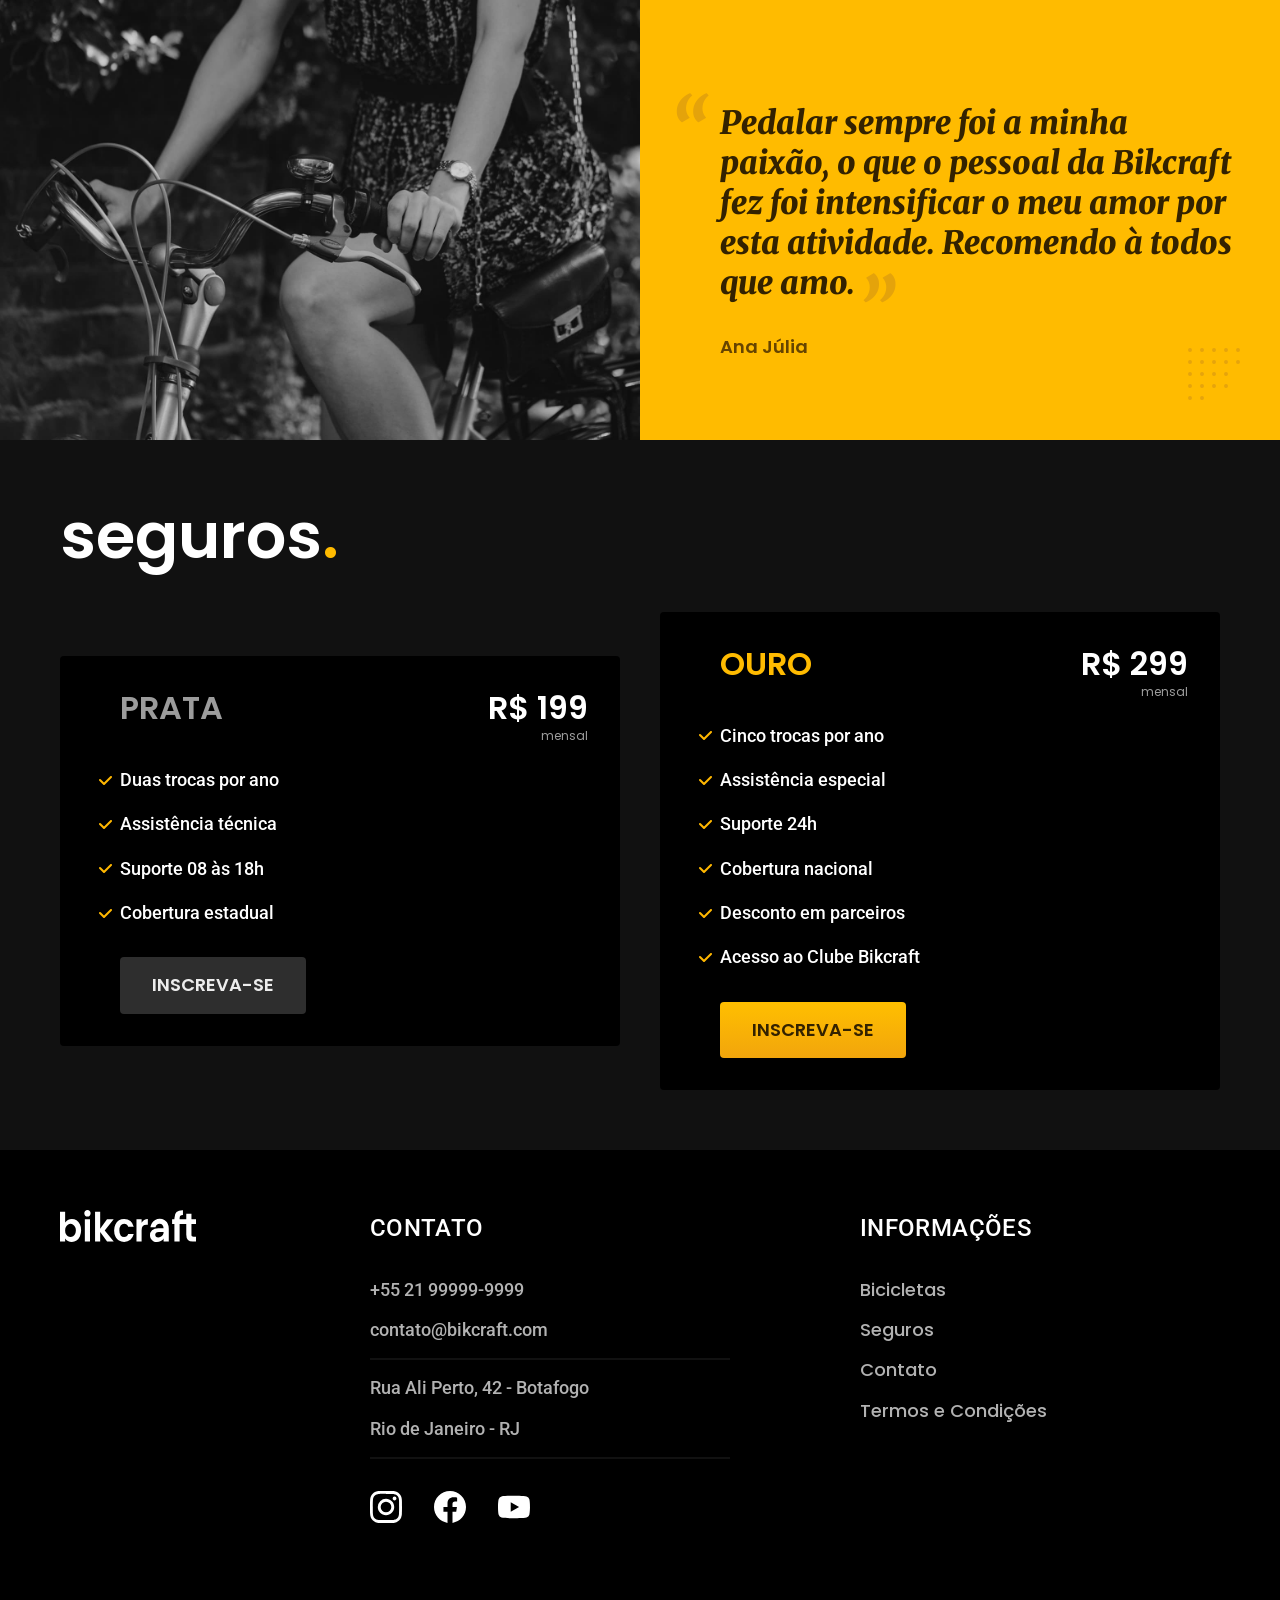
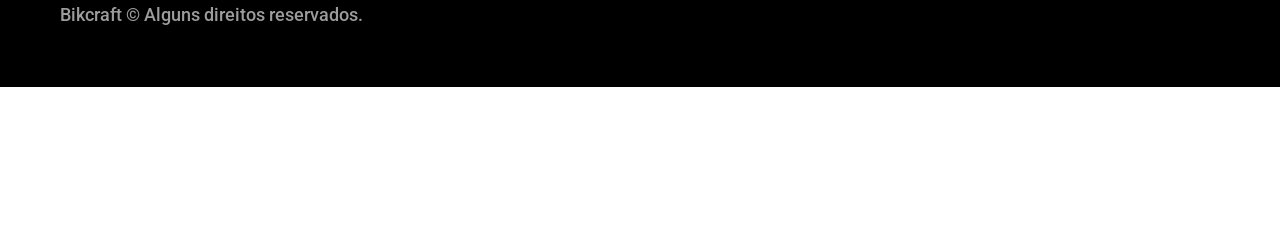
==== commit 345a3498: "HTML n CSS done" ====
--- a/index.html
+++ b/index.html
@@ -6,6 +6,8 @@
     <link rel="shortcut icon" href="./img/favicon.svg" type="image/x-icon">
     <title>Bikcraft - Bicicletas Elétricas</title>
     <meta name="description" content="Bicicletas elétricas de alta precisão e qualidade, feitas sob medida para o cliente. Explore o mundo na sua velocidade com a Bikcraft.">
+
+    <link rel="preload" href="./css/style.css" as="style">
     <link rel="stylesheet" href="./css/style.css">
 
     <link rel="preconnect" href="https://fonts.googleapis.com">
@@ -17,7 +19,7 @@
     <header class="header-bg">
         <div class="container header">
             <a href="./">
-                <img src="img/bikcraft.svg" alt="Bikcraft">
+                <img src="img/bikcraft.svg" width="136" height="32" alt="Bikcraft">
             </a>
 
             <nav aria-label="primaria">
@@ -37,7 +39,10 @@
                 <p class="font-2-l color-5">Bicicletas elétricas de alta precisão e qualidade, feitas sob medida para você. Explore o mundo na sua velocidade com a Bikcraft.</p>
                 <a class="btn" href="./bicicletas.html" >Escolha a sua</a>
             </div>
-            <div><img src="./img/photos/intro.jpg" alt="Bicicleta elétrica preta."></div>
+            <picture>
+                <source media="(max-width: 800px)" srcset="./img/bikes/nimbus.jpg">
+                <img src="./img/photos/intro.jpg" width="1280" height="1600" alt="Bicicleta elétrica preta.">
+            </picture>
         </div>
     </main>
 
@@ -47,21 +52,21 @@
         <ul>
             <li>
                 <a href="./bicicletas/magic.html">
-                    <img src="./img/bikes/magic-home.jpg" alt="Bicicleta preta">
+                    <img src="./img/bikes/magic-home.jpg" width="920" height="1040" alt="Bicicleta preta">
                     <h3 class="font-1-xl">Magic Might</h3>
                     <span class="font-2-m color-8">R$ 2499</span>
                 </a>
             </li>
             <li>
                 <a href="./bicicletas/nimbus.html">
-                    <img src="./img/bikes/nimbus-home.jpg" alt="Bicicleta preta">
+                    <img src="./img/bikes/nimbus-home.jpg" width="920" height="1040" alt="Bicicleta preta">
                     <h3 class="font-1-xl">Nimbus Stark</h3>
                     <span class="font-2-m color-8">R$ 4999</span>
                 </a>
             </li>
             <li>
                 <a href="./bicicletas/nebula.html">
-                    <img src="./img/bikes/nebula-home.jpg" alt="Bicicleta preta">
+                    <img src="./img/bikes/nebula-home.jpg" width="920" height="1040" alt="Bicicleta preta">
                     <h3 class="font-1-xl">Nebula Cosmic</h3>
                     <span class="font-2-m color-8">R$ 3999</span>
                 </a>
@@ -79,19 +84,19 @@
 
                 <div class="tech-adv">
                     <div>
-                        <img src="./img/icons/eletrica.svg" alt="">
+                        <img src="./img/icons/eletrica.svg" width="24" height="24" alt="">
                         <h3 class="font-1-m color-0">Motor Elétrico</h3>
                         <p class="font-2-s color-5">Toda Bikcraft é equipada com um motor elétrico que possui duração de até 120h. A bateria é recarregada com a sua energia gasta ao pedalar.</p>
                     </div>
                     <div>
-                        <img src="./img/icons/rastreador.svg" alt="">
+                        <img src="./img/icons/rastreador.svg" width="24" height="24" alt="">
                         <h3 class="font-1-m color-0">Rastreador</h3>
                         <p class="font-2-s color-5">Sabemos o quão preciosa é a sua Bikcraft, por isso adicionamos rastreadores e sistemas anti-furto para garantir o seu sossego.</p>
                     </div>
                 </div>
             </div>
             <div class="tech-img">
-                <img src="./img/photos/tech.jpg" alt="">
+                <img src="./img/photos/tech.jpg" width="1400" height="2240" alt="">
             </div>
         </div>
     </article>
@@ -100,20 +105,20 @@
         <h2 class="container font-1-xxl">nossos parceiros<span class="color-p1">.</span></h2>
 
         <ul>
-            <li><img src="./img/partners/caravan.svg" alt="caravan"></li>
-            <li><img src="./img/partners/ranek.svg" alt="ranek"></li>
-            <li><img src="./img/partners/handel.svg" alt="handel"></li>
-            <li><img src="./img/partners/dogs.svg" alt="dogs"></li>
-            <li><img src="./img/partners/lescone.svg" alt="lescone"></li>
-            <li><img src="./img/partners/flexblog.svg" alt="flexblog"></li>
-            <li><img src="./img/partners/wildbeast.svg" alt="wildbeast"></li>
-            <li><img src="./img/partners/surfbot.svg" alt="surfbot"></li>
+            <li><img src="./img/partners/caravan.svg" width="140" height="38" alt="caravan"></li>
+            <li><img src="./img/partners/ranek.svg" width="148" height="36" alt="ranek"></li>
+            <li><img src="./img/partners/handel.svg" width="139" height="56" alt="handel"></li>
+            <li><img src="./img/partners/dogs.svg" width="152" height="39" alt="dogs"></li>
+            <li><img src="./img/partners/lescone.svg" width="208" height="41" alt="lescone"></li>
+            <li><img src="./img/partners/flexblog.svg" width="164" height="38" alt="flexblog"></li>
+            <li><img src="./img/partners/wildbeast.svg" width="196" height="34" alt="wildbeast"></li>
+            <li><img src="./img/partners/surfbot.svg" width="200" height="49" alt="surfbot"></li>
         </ul>
     </section>
 
     <section class="depo" aria-label="Depoimento">
         <div>
-            <img src="./img/photos/depo.jpg" alt="Pessoa pedalando uma bicicleta Bikcraft">
+            <img src="./img/photos/depo.jpg" width="1560" height="1360" alt="Pessoa pedalando uma bicicleta Bikcraft">
         </div>
         <div class="depo-content">
             <blockquote class="font-1-xl color-p5">
@@ -159,7 +164,7 @@
 
     <footer class="footer-bg">
         <div class="footer container">
-            <img src="./img/bikcraft.svg" alt="Bikcraft">
+            <img src="./img/bikcraft.svg" width="136" height="32" alt="Bikcraft">
             <div class="footer-coms">
                 <h3 class="font-2-l-b color-0">Contato</h3>
                 <ul class="font-2-m color-5">
@@ -170,13 +175,13 @@
                 </ul>
                 <div class="footer-media">
                     <a href="./">
-                        <img src="./img/social-media/instagram.svg" alt="Instagram">
+                        <img src="./img/social-media/instagram.svg" width="32" height="32" alt="Instagram">
                     </a>
                     <a href="./">
-                        <img src="./img/social-media/facebook.svg" alt="Facebook">
+                        <img src="./img/social-media/facebook.svg" width="32" height="32" alt="Facebook">
                     </a>
                     <a href="./">
-                        <img src="./img/social-media/youtube.svg" alt="Youtube">
+                        <img src="./img/social-media/youtube.svg" width="32" height="32" alt="Youtube">
                     </a>
                 </div>
             </div>
--- a/css/style.css
+++ b/css/style.css
@@ -7,6 +7,7 @@
 
 /* UTILITIES */
 @import url(./utilities/components.css);
+@import url(./utilities/form.css);
 
 /* HOME */
 @import url(./home/intro.css);
@@ -17,11 +18,20 @@
 /* Bicicletas */
 @import url(./bikes/bikes-list.css);
 @import url(./bikes/bicicletas.css);
+@import url(./bikes/bicicleta.css);
+@import url(./bikes/seguro.css);
 
 /* Seguros */
 @import url(./assurance/seguros.css);
 @import url(./assurance/vantagens.css);
 @import url(./assurance/qa.css);
 
+/* Contato */
+@import url(./contact/contato.css);
+@import url(./contact/lojas.css);
+
+/* Orçamento */
+@import url(./value/orcamento.css);
+
 /* Termos */
 @import url(./termos/termos.css);
--- a/css/style.css
+++ b/css/style.css
@@ -7,6 +7,7 @@
 
 /* UTILITIES */
 @import url(./utilities/components.css);
+@import url(./utilities/form.css);
 
 /* HOME */
 @import url(./home/intro.css);
@@ -17,11 +18,20 @@
 /* Bicicletas */
 @import url(./bikes/bikes-list.css);
 @import url(./bikes/bicicletas.css);
+@import url(./bikes/bicicleta.css);
+@import url(./bikes/seguro.css);
 
 /* Seguros */
 @import url(./assurance/seguros.css);
 @import url(./assurance/vantagens.css);
 @import url(./assurance/qa.css);
 
+/* Contato */
+@import url(./contact/contato.css);
+@import url(./contact/lojas.css);
+
+/* Orçamento */
+@import url(./value/orcamento.css);
+
 /* Termos */
 @import url(./termos/termos.css);
